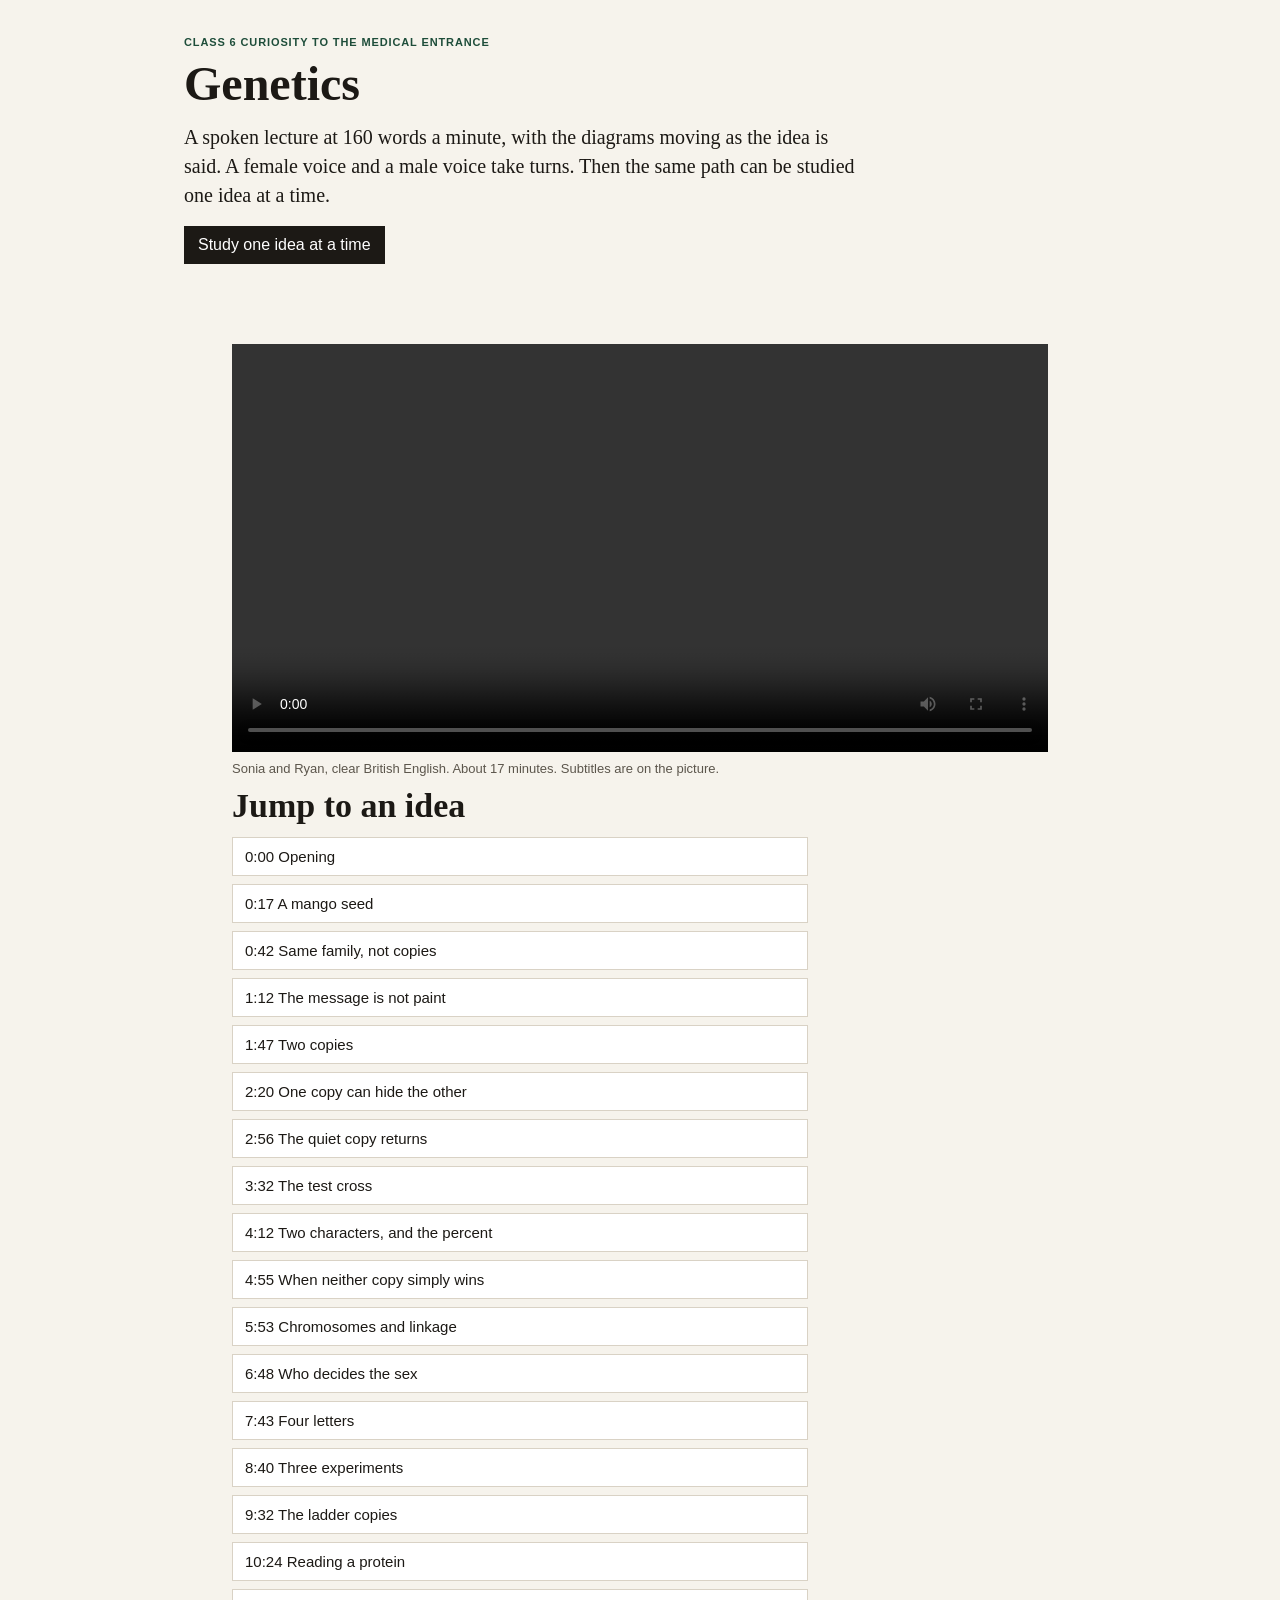
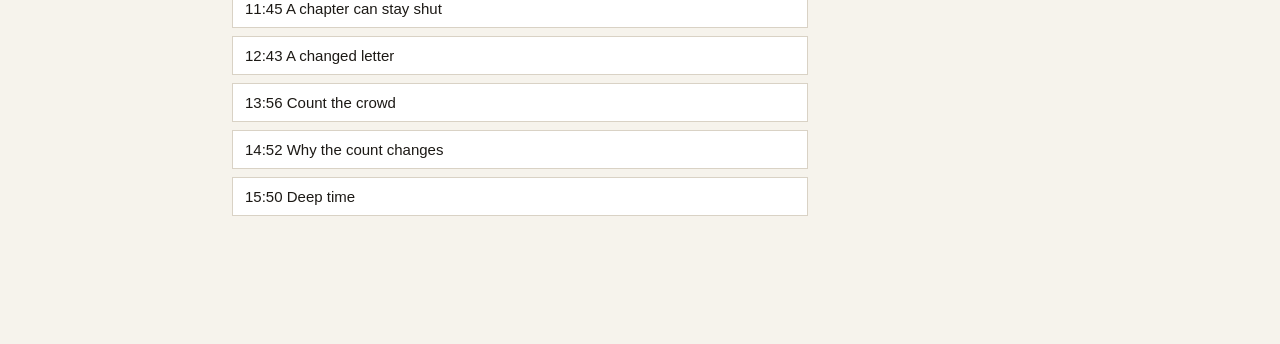
==== site/index.html @ 9ec81111 "Add the Class 12 genetics lecture site. The site embeds the spoken lecture and the step-by-step less" ====
<!DOCTYPE html>
<html lang="en">
<head>
  <meta charset="utf-8">
  <meta name="viewport" content="width=device-width, initial-scale=1">
  <title>Genetics lecture</title>
  <link rel="stylesheet" href="styles.css">
</head>
<body class="home">
  <header class="home-head">
    <p class="eyebrow">Class 6 curiosity to the medical entrance</p>
    <h1>Genetics</h1>
    <p class="lede">A spoken lecture at 160 words a minute, with the diagrams moving as the idea is said. A female voice and a male voice take turns. Then the same path can be studied one idea at a time.</p>
    <p><a class="study-link" href="learn.html">Study one idea at a time</a></p>
  </header>
  <main>
    <figure class="player">
      <video id="lecture" controls playsinline preload="metadata" src="../lecture/genetics-lecture.mp4">
        Your browser cannot play this video. The file is lecture/genetics-lecture.mp4.
      </video>
      <figcaption>Sonia and Ryan, clear British English. About 17 minutes. Subtitles are on the picture.</figcaption>
    </figure>
    <h2>Jump to an idea</h2>
    <div class="chapters" id="chapters"></div>
  </main>
  <script>
    const chapters = [
      [0, "Opening"],
      [17, "A mango seed"],
      [42, "Same family, not copies"],
      [72, "The message is not paint"],
      [107, "Two copies"],
      [140, "One copy can hide the other"],
      [176, "The quiet copy returns"],
      [212, "The test cross"],
      [252, "Two characters, and the percent"],
      [295, "When neither copy simply wins"],
      [353, "Chromosomes and linkage"],
      [408, "Who decides the sex"],
      [463, "Four letters"],
      [520, "Three experiments"],
      [572, "The ladder copies"],
      [624, "Reading a protein"],
      [705, "A chapter can stay shut"],
      [763, "A changed letter"],
      [836, "Count the crowd"],
      [892, "Why the count changes"],
      [950, "Deep time"]
    ];
    const video = document.getElementById("lecture");
    const box = document.getElementById("chapters");
    chapters.forEach(([seconds, label]) => {
      const button = document.createElement("button");
      button.type = "button";
      const min = Math.floor(seconds / 60);
      const sec = String(seconds % 60).padStart(2, "0");
      button.textContent = min + ":" + sec + "  " + label;
      button.addEventListener("click", () => {
        video.currentTime = seconds;
        video.play();
      });
      box.appendChild(button);
    });
  </script>
</body>
</html>
---- site/styles.css ----
:root {
  --ink: #1c1915;
  --muted: #5c564c;
  --faint: #8a8378;
  --paper: #f6f3ec;
  --panel: #efeae1;
  --line: #d9d2c5;
  --accent: #1e4d3a;
  --accent-soft: #e5efe9;
  --warn: #8a3d2f;
  --warn-soft: #f8ebe6;
  --ok: #1e4d3a;
  --shadow: none;
  color-scheme: light;
  font-family: "Segoe UI", "Source Sans 3", sans-serif;
}

* { box-sizing: border-box; }

html, body { margin: 0; background: var(--paper); color: var(--ink); }

.app {
  display: grid;
  grid-template-columns: 300px minmax(0, 1fr);
  min-height: 100vh;
}

aside {
  border-right: 1px solid var(--line);
  background: var(--panel);
  padding: 28px 18px 40px;
  position: sticky;
  top: 0;
  height: 100vh;
  overflow: auto;
}

.eyebrow {
  margin: 0;
  letter-spacing: 0.08em;
  text-transform: uppercase;
  font-size: 11px;
  color: var(--accent);
  font-weight: 650;
}

.brand h1 {
  font-family: Palatino, "Palatino Linotype", Georgia, serif;
  font-size: 32px;
  font-weight: 600;
  margin: 6px 0 8px;
}

.brand-note {
  margin: 0 0 18px;
  color: var(--muted);
  font-size: 14px;
  line-height: 1.45;
}

.stage-label {
  margin: 16px 8px 6px;
  font-size: 11px;
  letter-spacing: 0.08em;
  text-transform: uppercase;
  color: var(--faint);
}

.ladder-btn {
  display: block;
  width: 100%;
  text-align: left;
  border: 0;
  background: transparent;
  color: var(--ink);
  padding: 7px 10px;
  border-left: 2px solid transparent;
  cursor: pointer;
  font: inherit;
  font-size: 14px;
  line-height: 1.35;
}

.ladder-btn:hover { background: rgba(255, 255, 255, 0.45); }

.ladder-btn[aria-current="true"] {
  border-left-color: var(--accent);
  background: #fff;
  font-weight: 650;
}

main {
  padding: 36px 48px 64px;
  max-width: 920px;
}

.meter {
  display: flex;
  gap: 6px;
  margin: 0 0 14px;
}

.meter span {
  height: 6px;
  width: 56px;
  background: var(--line);
}

.meter span.on { background: var(--accent); }

.kicker {
  margin: 0;
  color: var(--accent);
  font-size: 13px;
  font-weight: 650;
  letter-spacing: 0.04em;
  text-transform: uppercase;
}

h2 {
  font-family: Palatino, "Palatino Linotype", Georgia, serif;
  font-size: 34px;
  line-height: 1.15;
  font-weight: 600;
  margin: 8px 0 12px;
}

.idea {
  font-family: Palatino, "Palatino Linotype", Georgia, serif;
  font-size: 22px;
  line-height: 1.35;
  margin: 0 0 18px;
}

.rests {
  color: var(--muted);
  font-size: 14px;
  margin: 0 0 18px;
}

.prose p {
  font-family: Palatino, "Palatino Linotype", Georgia, serif;
  font-size: 18px;
  line-height: 1.55;
  margin: 0 0 14px;
}

figure.diagram {
  margin: 8px 0 22px;
  border: 1px solid var(--line);
  background: #fbfaf7;
  padding: 16px 16px 10px;
}

figure.diagram svg, figure.diagram .fig-html { width: 100%; height: auto; display: block; }

figcaption {
  color: var(--muted);
  font-size: 13px;
  line-height: 1.4;
  margin-top: 8px;
}

.precision {
  border-left: 3px solid var(--accent);
  background: var(--accent-soft);
  padding: 12px 14px;
  margin: 6px 0 22px;
}

.precision strong {
  display: block;
  font-size: 12px;
  letter-spacing: 0.06em;
  text-transform: uppercase;
  margin-bottom: 4px;
}

.precision p { margin: 0; font-size: 15px; line-height: 1.45; }

.check {
  margin-top: 8px;
  padding-top: 8px;
}

.check h3 {
  font-family: Palatino, "Palatino Linotype", Georgia, serif;
  font-size: 20px;
  margin: 18px 0 8px;
}

.prompt { margin: 0 0 10px; font-size: 16px; line-height: 1.45; }

.choice {
  display: block;
  width: 100%;
  text-align: left;
  margin: 0 0 8px;
  padding: 10px 12px;
  border: 1px solid var(--line);
  background: #fff;
  font: inherit;
  font-size: 15px;
  cursor: pointer;
  color: var(--ink);
}

.choice:hover { border-color: var(--accent); }

.choice.right { border-color: var(--ok); background: var(--accent-soft); }
.choice.wrong { border-color: var(--warn); background: var(--warn-soft); }
.choice:disabled { cursor: default; }

.why {
  margin: 4px 0 16px;
  color: var(--muted);
  font-size: 14px;
  line-height: 1.45;
}

.pager {
  display: flex;
  justify-content: space-between;
  gap: 12px;
  margin-top: 28px;
}

.pager button {
  border: 1px solid var(--ink);
  background: var(--ink);
  color: #fff;
  font: inherit;
  padding: 10px 14px;
  cursor: pointer;
}

.pager button:disabled {
  background: transparent;
  color: var(--faint);
  border-color: var(--line);
  cursor: default;
}

#prev { background: transparent; color: var(--ink); }

.grid-fig {
  width: 100%;
  border-collapse: collapse;
  font-size: 14px;
}

.grid-fig th, .grid-fig td {
  border: 1px solid var(--line);
  padding: 8px;
  text-align: center;
}

.grid-fig th { background: var(--panel); font-weight: 650; }

.cards { display: flex; flex-wrap: wrap; gap: 10px; }
.card {
  border: 1px solid var(--line);
  background: #fff;
  padding: 10px 12px;
  min-width: 120px;
}
.card b { display: block; font-size: 16px; }
.card span { color: var(--muted); font-size: 13px; }

.gen-row { display: flex; gap: 16px; align-items: center; margin: 8px 0; }
.gen-label { width: 72px; color: var(--muted); font-size: 13px; }
.arrow { color: var(--faint); padding: 0 4px; }

.words { display: flex; flex-wrap: wrap; gap: 6px; margin: 0 0 16px; }
.words span {
  border: 1px solid var(--line);
  background: #fff;
  padding: 2px 8px;
  font-size: 12px;
  letter-spacing: 0.02em;
}

.work {
  border-left: 3px solid var(--warn);
  background: var(--warn-soft);
  padding: 12px 14px;
  margin: 6px 0 22px;
}
.work .prompt { margin: 0 0 8px; }
.work summary {
  cursor: pointer;
  font-size: 14px;
  font-weight: 650;
}
.work summary:focus-visible { outline: 2px solid var(--warn); outline-offset: 2px; }
.work ol { margin: 8px 0 0; padding-left: 18px; }
.work li { margin: 0 0 6px; font-size: 15px; line-height: 1.45; }

.precision summary {
  cursor: pointer;
  font-size: 12px;
  letter-spacing: 0.06em;
  text-transform: uppercase;
  font-weight: 650;
  color: var(--accent);
}
.precision summary:focus-visible { outline: 2px solid var(--accent); outline-offset: 2px; }
.precision p { margin: 8px 0 0; }

.entrance {
  margin-top: 8px;
  padding-top: 4px;
  border-top: 1px solid var(--line);
}
.entrance h3 {
  font-family: Palatino, "Palatino Linotype", Georgia, serif;
  font-size: 20px;
  margin: 16px 0 8px;
}
.entrance > p {
  font-size: 15px;
  line-height: 1.5;
  margin: 0 0 12px;
}
.drill-item { margin: 0 0 16px; }

.widget { margin-top: 12px; }
.widget label { display: block; font-size: 14px; margin: 0 0 8px; }
.widget select, .widget input[type="range"] { font: inherit; }
.widget select { padding: 6px 8px; background: #fff; border: 1px solid var(--line); color: var(--ink); }
.widget .result { margin: 8px 0 0; font-size: 15px; }

.stack-bar { display: flex; height: 22px; width: 100%; border: 1px solid var(--line); margin-top: 8px; }
.stack-bar div { height: 100%; }
.seg-dom { background: var(--accent); }
.seg-het { background: #7d9a86; }
.seg-rec { background: var(--warn); }
.legend { display: flex; gap: 14px; margin-top: 6px; font-size: 12px; color: var(--muted); }
.legend i { display: inline-block; width: 10px; height: 10px; margin-right: 4px; vertical-align: -1px; }

.codon-wrap { overflow-x: auto; }
.codon-table { font-size: 12px; min-width: 520px; }
.codon-table td.stop { color: var(--warn); font-weight: 650; }

.source {
  margin: 22px 0 0;
  color: var(--faint);
  font-size: 12px;
  line-height: 1.4;
}

.choice:focus-visible, .ladder-btn:focus-visible, .pager button:focus-visible {
  outline: 2px solid var(--accent);
  outline-offset: 2px;
}

@media (prefers-reduced-motion: no-preference) {
  .rise {
    animation: rise 0.7s ease both;
  }
  .d1 { animation-delay: 0.25s; }
  .d2 { animation-delay: 0.55s; }
  .d3 { animation-delay: 0.9s; }
  .d4 { animation-delay: 1.2s; }
  .d5 { animation-delay: 1.55s; }
  .d6 { animation-delay: 1.9s; }

  .draw {
    stroke-dasharray: 120;
    stroke-dashoffset: 120;
    animation: draw 0.9s ease forwards;
  }
  .draw.long {
    stroke-dasharray: 700;
    stroke-dashoffset: 700;
    animation-duration: 1.6s;
  }
  .draw.d2 { animation-delay: 0.45s; }
  .draw.d3 { animation-delay: 0.9s; }

  .bond {
    stroke-dasharray: 90;
    stroke-dashoffset: 90;
    animation: draw 0.45s ease forwards;
  }

  .pop {
    transform-box: fill-box;
    transform-origin: center;
    animation: pop 0.45s ease both;
  }

  .slide-pair {
    animation: slide-pair 3.2s ease-in-out infinite;
  }

  .lift {
    transform-box: fill-box;
    animation: lift 2.8s ease-in-out infinite;
  }

  .pulse-letter {
    animation: pulse-letter 1.6s ease-in-out infinite;
  }

  .flow {
    animation: flow 2.4s ease-in-out infinite;
  }

  @keyframes rise {
    from { opacity: 0; transform: translateY(10px); }
    to { opacity: 1; transform: none; }
  }
  @keyframes draw {
    to { stroke-dashoffset: 0; }
  }
  @keyframes pop {
    from { opacity: 0; transform: scale(0.6); }
    to { opacity: 1; transform: none; }
  }
  @keyframes slide-pair {
    0%, 35% { transform: translate(0, 0); }
    55%, 100% { transform: translate(28px, 0); }
  }
  @keyframes lift {
    0%, 30% { transform: translate(0, 0); }
    55%, 80% { transform: translate(0, -28px); }
    100% { transform: translate(0, 0); }
  }
  @keyframes pulse-letter {
    0%, 100% { fill: #1c1915; color: #1c1915; }
    40% { fill: #8a3d2f; color: #8a3d2f; }
  }
  @keyframes flow {
    0%, 100% { transform: translateX(0); opacity: 0.35; }
    50% { transform: translateX(10px); opacity: 1; }
  }
}

@media (prefers-reduced-motion: reduce) {
  .rise, .draw, .bond, .pop, .slide-pair, .lift, .pulse-letter, .flow {
    animation: none;
  }
}

body.home {
  max-width: 960px;
  margin: 0 auto;
  padding: 36px 24px 64px;
}
.home-head h1 {
  font-family: Palatino, "Palatino Linotype", Georgia, serif;
  font-size: 48px;
  font-weight: 600;
  margin: 8px 0 12px;
}
.lede {
  font-family: Palatino, "Palatino Linotype", Georgia, serif;
  font-size: 20px;
  line-height: 1.45;
  max-width: 42rem;
  margin: 0 0 16px;
}
.study-link {
  display: inline-block;
  background: var(--ink);
  color: #fff;
  text-decoration: none;
  padding: 10px 14px;
}
.study-link:focus-visible { outline: 2px solid var(--accent); outline-offset: 3px; }
.player { margin: 28px 0 8px; }
.player video {
  width: 100%;
  height: auto;
  background: #1c1915;
  display: block;
}
.player figcaption {
  margin-top: 8px;
}
.chapters {
  display: flex;
  flex-direction: column;
  gap: 8px;
  max-width: 36rem;
}
.chapters button {
  text-align: left;
  font: inherit;
  font-size: 15px;
  background: #fff;
  color: var(--ink);
  border: 1px solid var(--line);
  padding: 10px 12px;
  cursor: pointer;
}
.chapters button:hover { border-color: var(--accent); }
.chapters button:focus-visible { outline: 2px solid var(--accent); outline-offset: 2px; }
.brand-note a { color: var(--accent); }

@media (max-width: 700px) {
  .app { display: flex; flex-direction: column; }
  .app main { order: -1; padding: 24px 18px 48px; }
  aside {
    position: relative;
    height: auto;
    max-height: 38vh;
    border-right: 0;
    border-bottom: 1px solid var(--line);
  }
  h2 { font-size: 28px; }
}
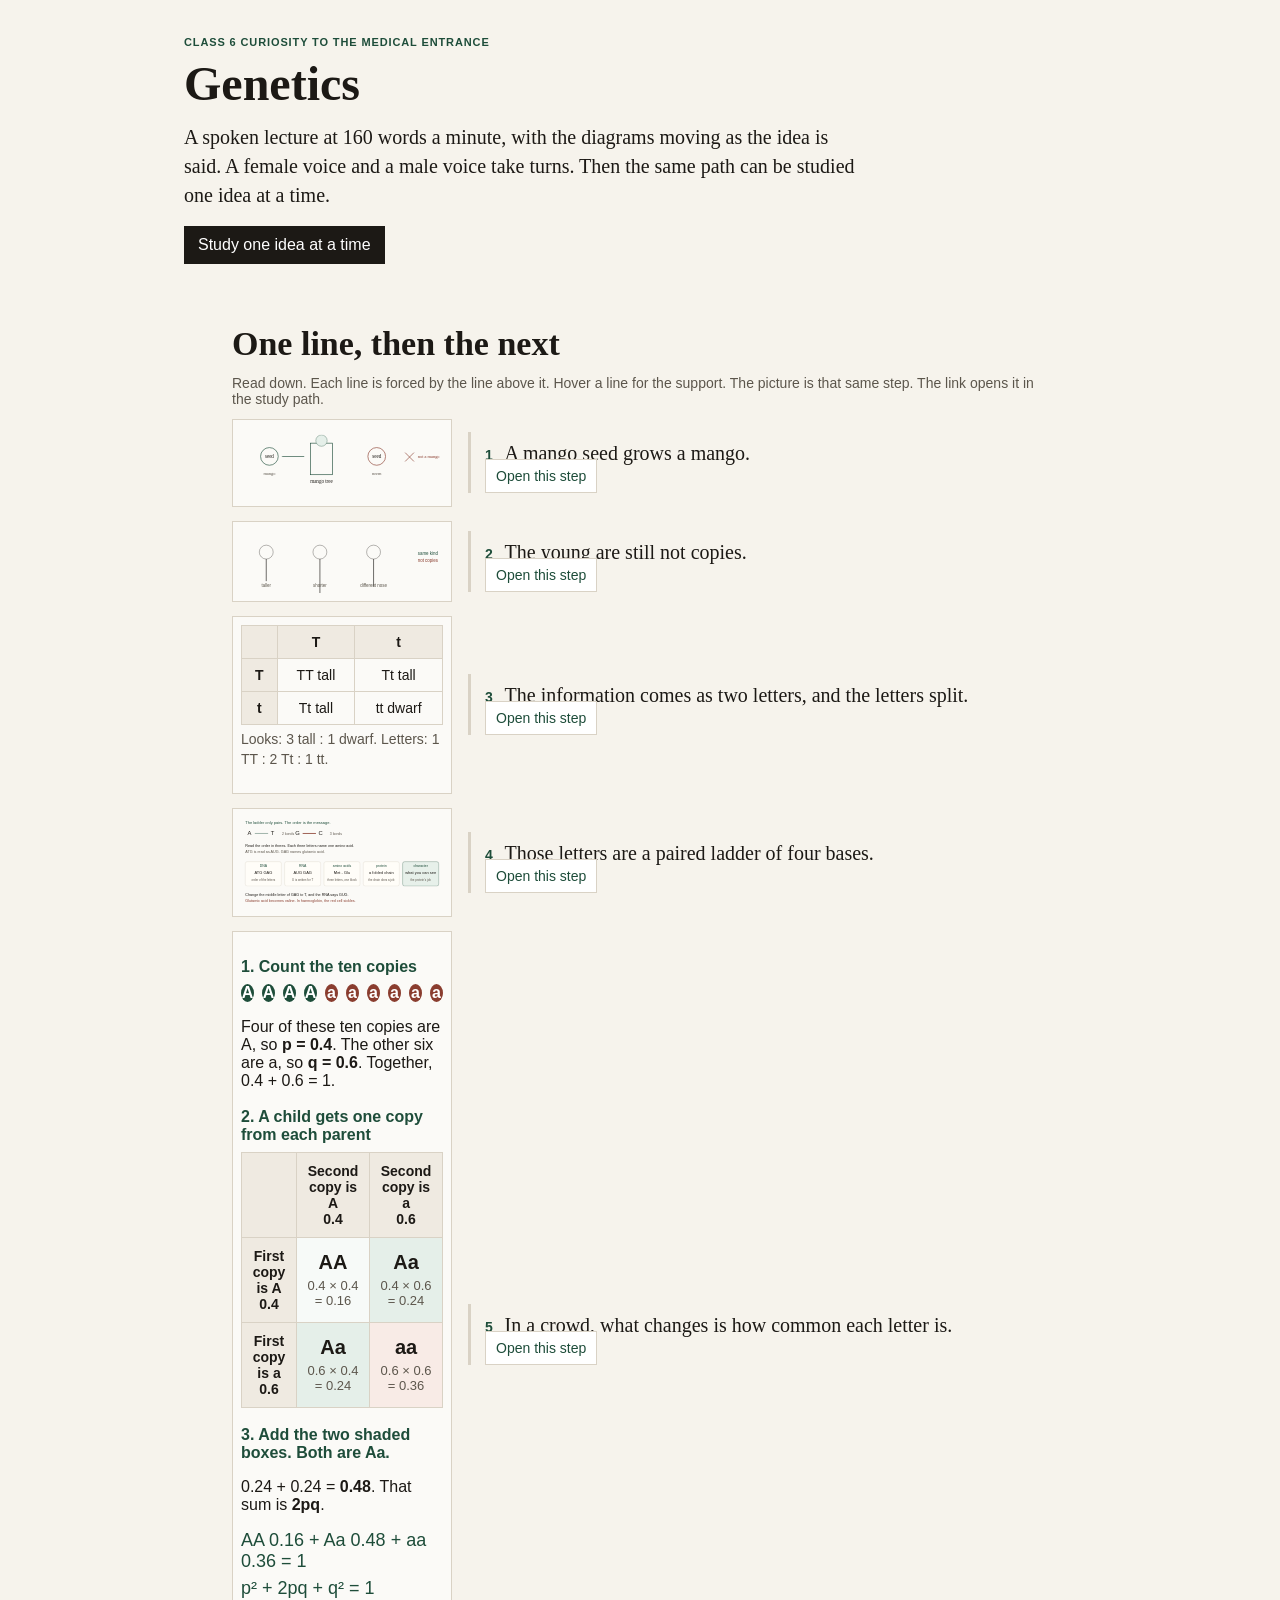
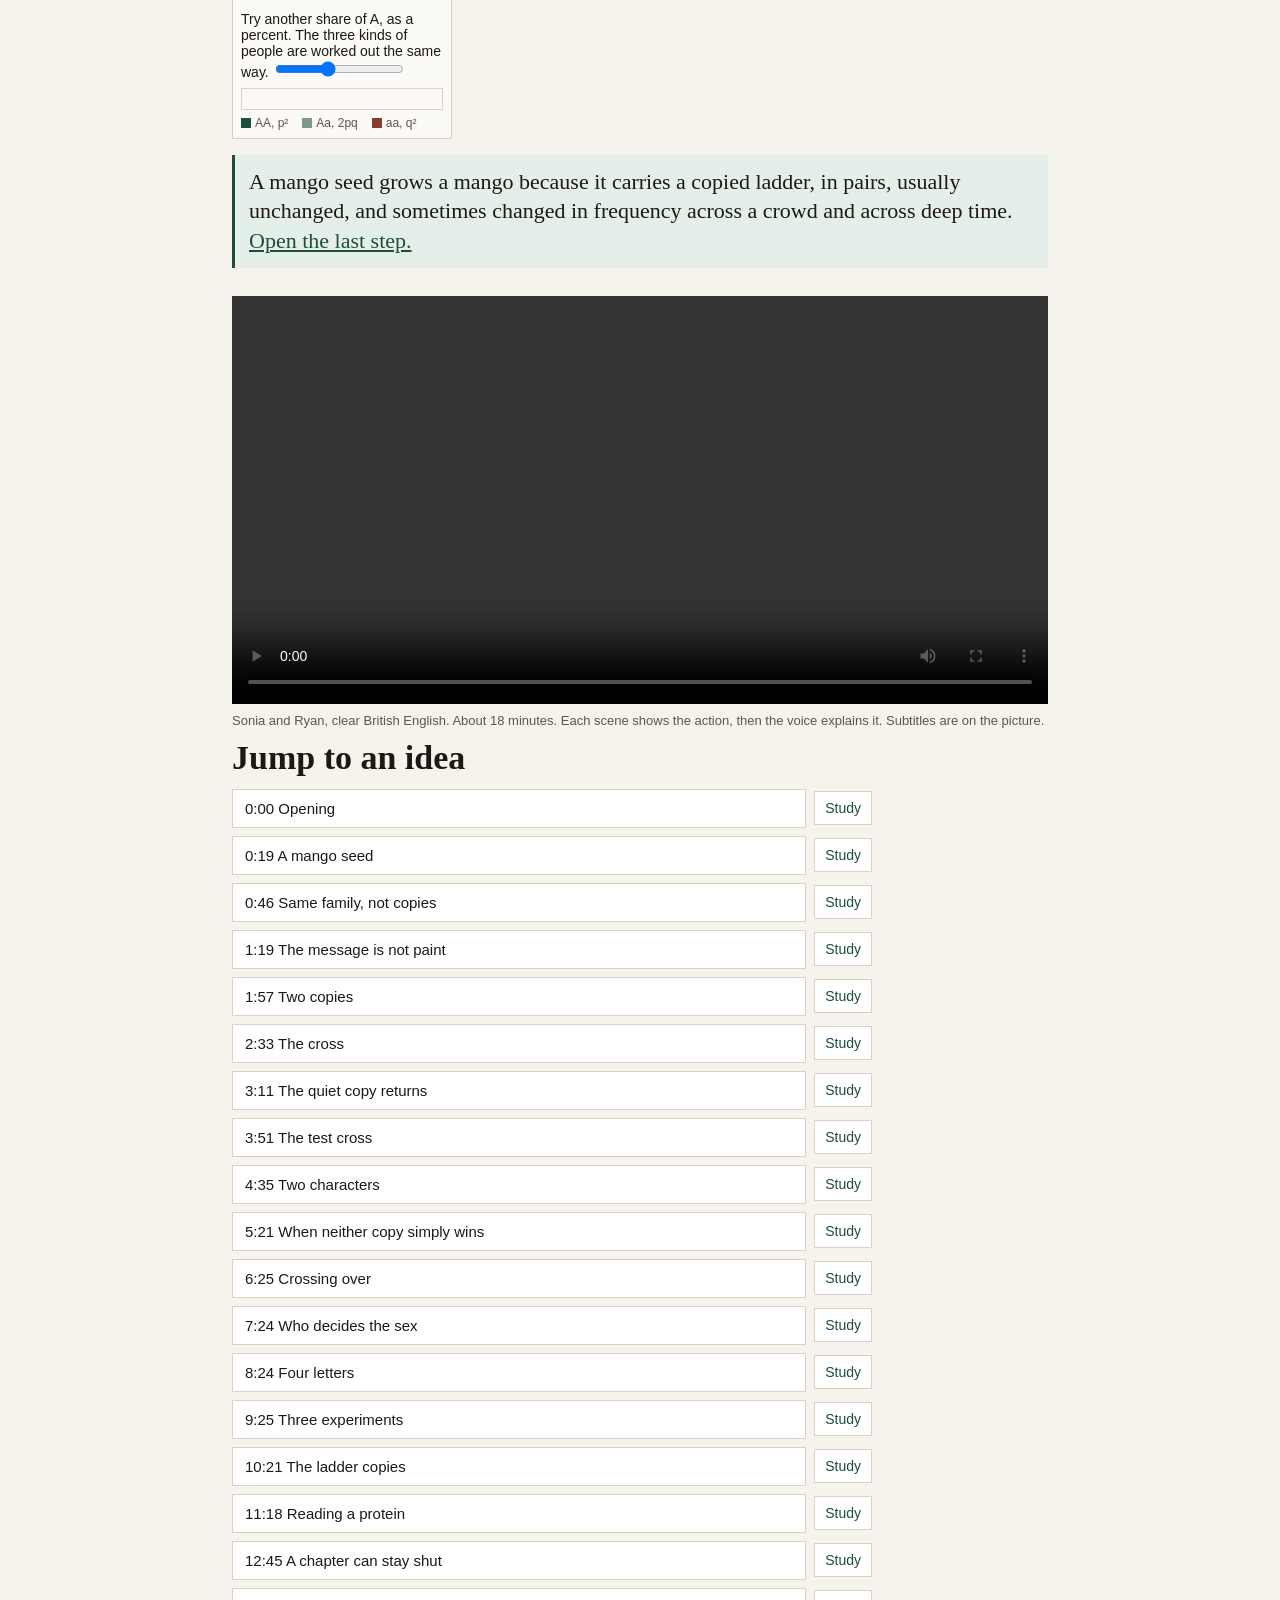
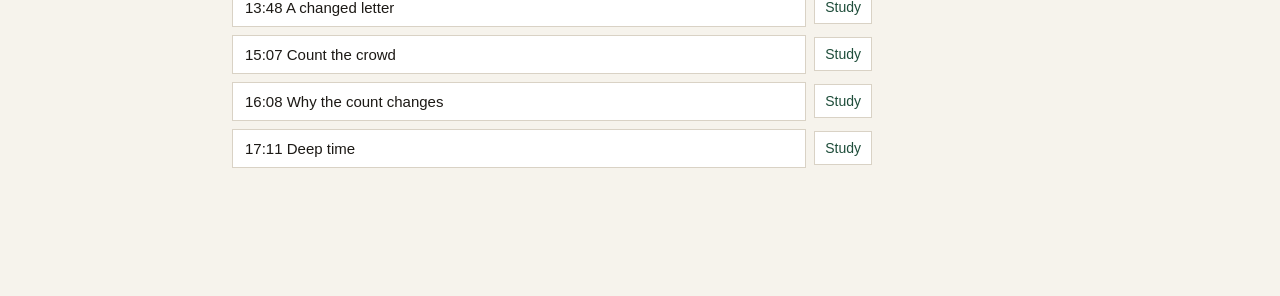
==== commit 1a540ae4: "Explain genes, linkage, and Hardy-Weinberg on the lesson pages. The crowd page now walks through the" ====
--- a/site/index.html
+++ b/site/index.html
@@ -14,42 +14,80 @@
     <p><a class="study-link" href="learn.html">Study one idea at a time</a></p>
   </header>
   <main>
+    <section class="home-onion" id="path">
+      <h2>One line, then the next</h2>
+      <p class="onion-help">Read down. Each line is forced by the line above it. Hover a line for the support. The picture is that same step. The link opens it in the study path.</p>
+      <div id="home-path"></div>
+      <p class="core" id="home-core"></p>
+    </section>
     <figure class="player">
       <video id="lecture" controls playsinline preload="metadata" src="../lecture/genetics-lecture.mp4">
         Your browser cannot play this video. The file is lecture/genetics-lecture.mp4.
       </video>
-      <figcaption>Sonia and Ryan, clear British English. About 17 minutes. Subtitles are on the picture.</figcaption>
+      <figcaption>Sonia and Ryan, clear British English. About 18 minutes. Each scene shows the action, then the voice explains it. Subtitles are on the picture.</figcaption>
     </figure>
     <h2>Jump to an idea</h2>
     <div class="chapters" id="chapters"></div>
   </main>
+  <script src="diagrams.js"></script>
+  <script src="chapter-times.js"></script>
   <script>
-    const chapters = [
-      [0, "Opening"],
-      [17, "A mango seed"],
-      [42, "Same family, not copies"],
-      [72, "The message is not paint"],
-      [107, "Two copies"],
-      [140, "One copy can hide the other"],
-      [176, "The quiet copy returns"],
-      [212, "The test cross"],
-      [252, "Two characters, and the percent"],
-      [295, "When neither copy simply wins"],
-      [353, "Chromosomes and linkage"],
-      [408, "Who decides the sex"],
-      [463, "Four letters"],
-      [520, "Three experiments"],
-      [572, "The ladder copies"],
-      [624, "Reading a protein"],
-      [705, "A chapter can stay shut"],
-      [763, "A changed letter"],
-      [836, "Count the crowd"],
-      [892, "Why the count changes"],
-      [950, "Deep time"]
+    const path = [
+      ["kind", "A mango seed grows a mango.", "It does not grow a neem tree. The young are the same kind as the parents. That passing of kind is heredity.", "same-kind"],
+      ["siblings", "The young are still not copies.", "Same kind, different details. A difference that can be passed on is variation.", "not-copies"],
+      ["punnett", "The information comes as two letters, and the letters split.", "One letter can hide the other. The hidden letter returns when the pair separates. Three look like the loud parent. One shows the quiet letter.", "returns"],
+      ["helix", "Those letters are a paired ladder of four bases.", "One side predicts the other, so the ladder can be copied. One side can also be read, three letters at a time, into a protein.", "ladder"],
+      ["hw", "In a crowd, what changes is how common each letter is.", "If nothing pushes, the fractions stay. Migration, chance, new letters, reshuffling, or more offspring move them.", "crowd"]
     ];
+    const homePath = document.getElementById("home-path");
+    path.forEach((row, n) => {
+      const block = document.createElement("div");
+      block.className = "home-ring";
+      const fig = document.createElement("figure");
+      fig.className = "diagram";
+      fig.innerHTML = DIAGRAMS[row[0]]();
+      const ring = document.createElement("div");
+      ring.className = "ring";
+      ring.tabIndex = 0;
+      const line = document.createElement("p");
+      line.className = "ring-line";
+      const num = document.createElement("span");
+      num.className = "ring-n";
+      num.textContent = String(n + 1);
+      const words = document.createElement("span");
+      words.textContent = row[1];
+      line.appendChild(num);
+      line.appendChild(words);
+      const support = document.createElement("p");
+      support.className = "support";
+      support.textContent = row[2];
+      const link = document.createElement("a");
+      link.className = "home-jump";
+      link.href = "learn.html#" + row[3];
+      link.textContent = "Open this step";
+      ring.appendChild(line);
+      ring.appendChild(support);
+      ring.appendChild(link);
+      ring.addEventListener("click", (event) => {
+        if (event.target.closest("a")) return;
+        ring.classList.toggle("open");
+      });
+      block.appendChild(fig);
+      block.appendChild(ring);
+      homePath.appendChild(block);
+    });
+    const core = document.getElementById("home-core");
+    core.textContent = "A mango seed grows a mango because it carries a copied ladder, in pairs, usually unchanged, and sometimes changed in frequency across a crowd and across deep time.";
+    const coreLink = document.createElement("a");
+    coreLink.href = "learn.html#long-story";
+    coreLink.textContent = " Open the last step.";
+    core.appendChild(coreLink);
+
     const video = document.getElementById("lecture");
     const box = document.getElementById("chapters");
-    chapters.forEach(([seconds, label]) => {
+    CHAPTERS.forEach(([seconds, label, id]) => {
+      const row = document.createElement("div");
+      row.className = "chapter-row";
       const button = document.createElement("button");
       button.type = "button";
       const min = Math.floor(seconds / 60);
@@ -59,7 +97,13 @@
         video.currentTime = seconds;
         video.play();
       });
-      box.appendChild(button);
+      const link = document.createElement("a");
+      link.className = "home-jump";
+      link.href = "learn.html#" + id;
+      link.textContent = "Study";
+      row.appendChild(button);
+      row.appendChild(link);
+      box.appendChild(row);
     });
   </script>
 </body>
--- a/site/styles.css
+++ b/site/styles.css
@@ -338,6 +338,41 @@
 .legend { display: flex; gap: 14px; margin-top: 6px; font-size: 12px; color: var(--muted); }
 .legend i { display: inline-block; width: 10px; height: 10px; margin-right: 4px; vertical-align: -1px; }
 
+.hw-story { max-width: 40rem; }
+.hw-step { margin: 18px 0 8px; font-weight: 650; color: var(--accent); }
+.hw-copies {
+  display: grid;
+  grid-template-columns: repeat(10, minmax(0, 36px));
+  gap: 8px;
+  margin: 4px 0 8px;
+  max-width: 100%;
+}
+.hw-chip {
+  width: 100%;
+  aspect-ratio: 1;
+  border-radius: 50%;
+  display: grid;
+  place-items: center;
+  color: #fff;
+  font-weight: 650;
+}
+.hw-chip.bigA { background: var(--accent); }
+.hw-chip.smalla { background: var(--warn); }
+.hw-meet { width: 100%; border-collapse: collapse; margin: 8px 0 12px; }
+.hw-meet th, .hw-meet td {
+  border: 1px solid var(--line);
+  padding: 10px 8px;
+  text-align: center;
+  vertical-align: middle;
+}
+.hw-meet th { background: var(--panel); font-weight: 650; font-size: 14px; }
+.hw-meet td b { display: block; font-size: 20px; }
+.hw-meet td span { display: block; margin-top: 4px; color: var(--muted); font-size: 13px; }
+.hw-meet td.het { background: var(--accent-soft); }
+.hw-meet td.dom { background: #f7faf8; }
+.hw-meet td.rec { background: var(--warn-soft); }
+.hw-formula { margin: 6px 0; font-size: 18px; color: var(--accent); }
+
 .codon-wrap { overflow-x: auto; }
 .codon-table { font-size: 12px; min-width: 520px; }
 .codon-table td.stop { color: var(--warn); font-weight: 650; }
@@ -483,8 +518,11 @@
   display: flex;
   flex-direction: column;
   gap: 8px;
-  max-width: 36rem;
-}
+  max-width: 40rem;
+}
+.chapter-row { display: flex; gap: 8px; align-items: center; }
+.chapter-row button { flex: 1; }
+.core a { color: var(--accent); }
 .chapters button {
   text-align: left;
   font: inherit;
@@ -498,6 +536,71 @@
 .chapters button:hover { border-color: var(--accent); }
 .chapters button:focus-visible { outline: 2px solid var(--accent); outline-offset: 2px; }
 .brand-note a { color: var(--accent); }
+
+.onion-help {
+  color: var(--muted);
+  font-size: 14px;
+  margin: 0 0 12px;
+}
+.ring {
+  position: relative;
+  border-left: 3px solid var(--line);
+  padding: 8px 12px 8px 14px;
+  margin: 0 0 8px;
+  cursor: help;
+}
+.ring:hover, .ring:focus, .ring.open { border-left-color: var(--accent); background: #fff; }
+.ring-line { margin: 0; font-family: Palatino, "Palatino Linotype", Georgia, serif; font-size: 20px; line-height: 1.35; }
+.ring-n {
+  display: inline-block;
+  width: 1.4em;
+  color: var(--accent);
+  font-family: "Segoe UI", sans-serif;
+  font-size: 14px;
+  font-weight: 650;
+}
+.support {
+  display: none;
+  margin: 8px 0 0;
+  color: var(--muted);
+  font-size: 15px;
+  line-height: 1.45;
+  max-width: 42rem;
+}
+.ring:hover .support, .ring:focus .support, .ring.open .support { display: block; }
+.core {
+  font-family: Palatino, "Palatino Linotype", Georgia, serif;
+  font-size: 22px;
+  line-height: 1.35;
+  margin: 16px 0;
+  padding: 12px 14px;
+  background: var(--accent-soft);
+  border-left: 3px solid var(--accent);
+}
+.jumps { display: flex; flex-wrap: wrap; gap: 8px; margin: 0 0 18px; }
+.jumps a, .home-jump {
+  color: var(--accent);
+  text-decoration: none;
+  border: 1px solid var(--line);
+  background: #fff;
+  padding: 8px 10px;
+  font-size: 14px;
+}
+.jumps a:hover, .home-jump:hover { border-color: var(--accent); }
+.home-onion { margin: 8px 0 28px; }
+.home-ring {
+  display: grid;
+  grid-template-columns: 220px minmax(0, 1fr);
+  gap: 16px;
+  align-items: center;
+  margin: 0 0 14px;
+  position: relative;
+}
+.home-ring figure.diagram { margin: 0; padding: 8px; }
+.home-ring .ring { margin: 0; }
+@media (max-width: 700px) {
+  .home-ring { grid-template-columns: 1fr; }
+}
 
 @media (max-width: 700px) {
   .app { display: flex; flex-direction: column; }
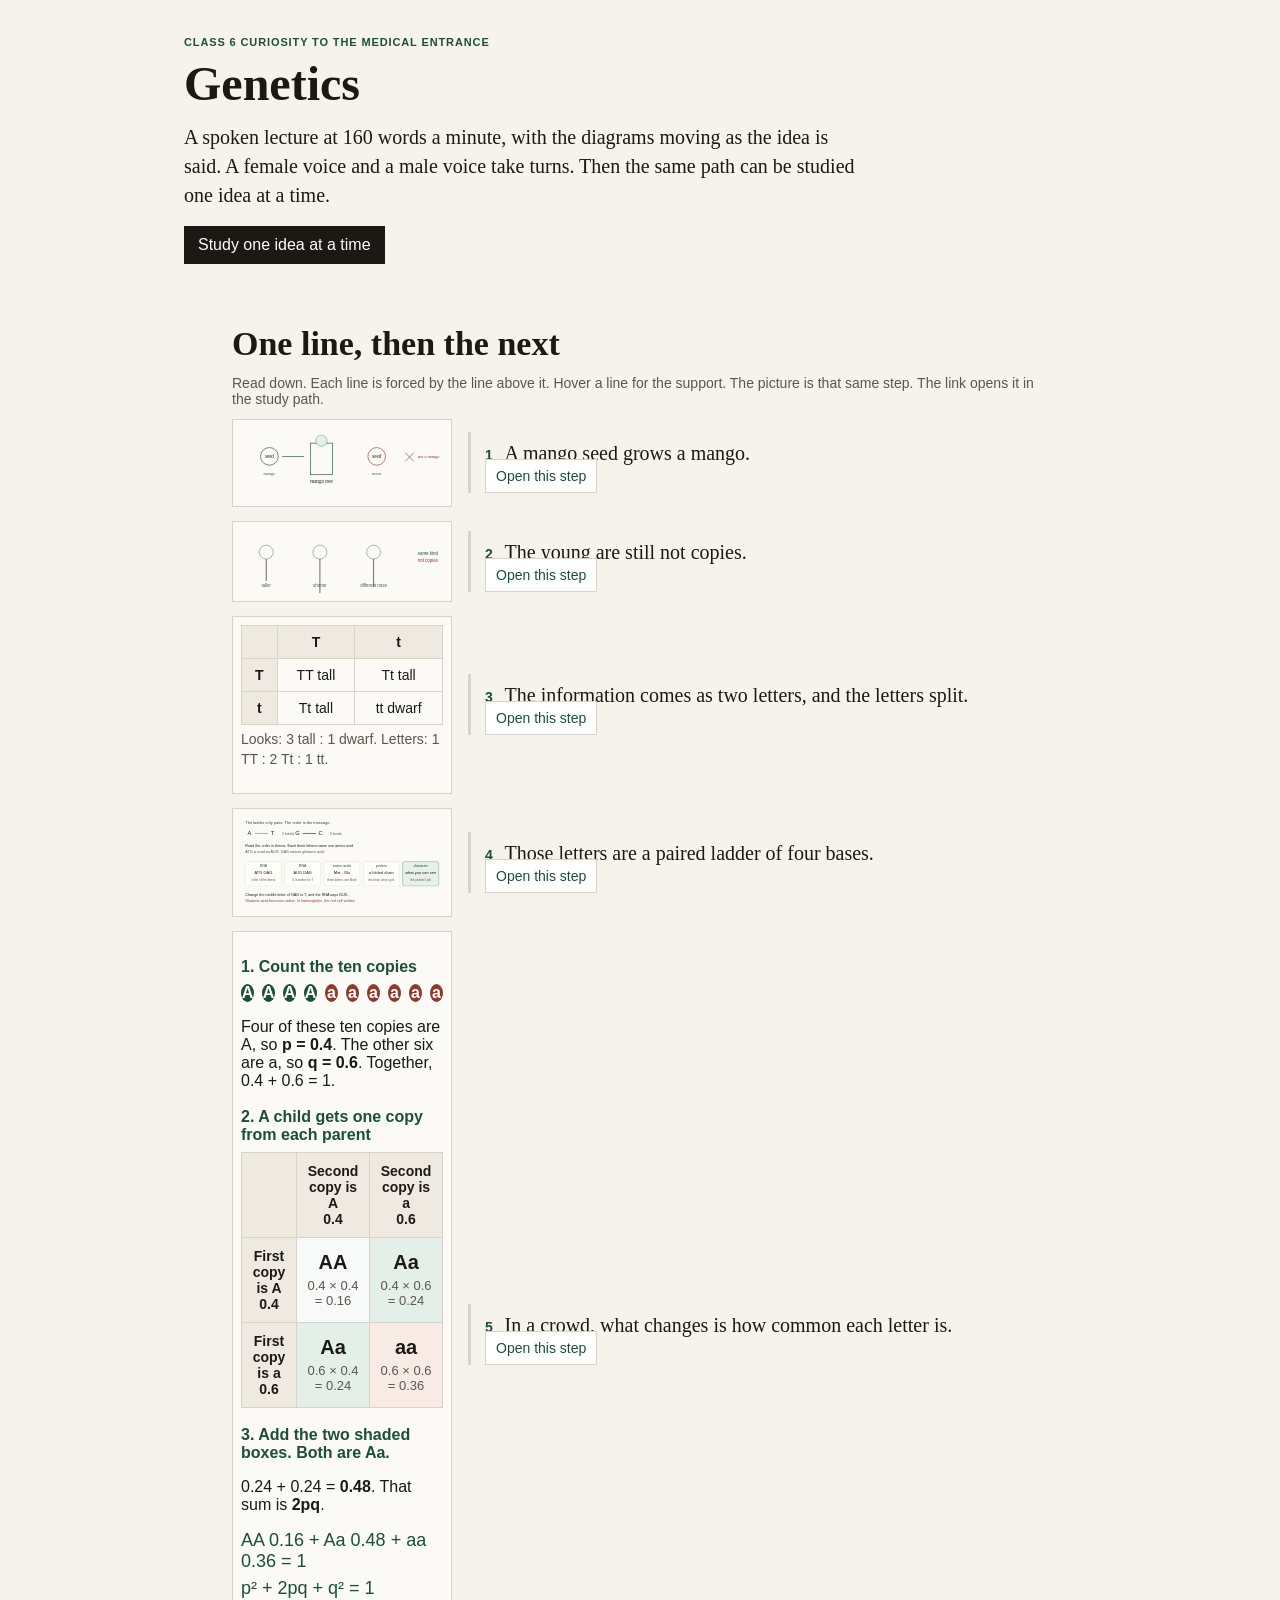
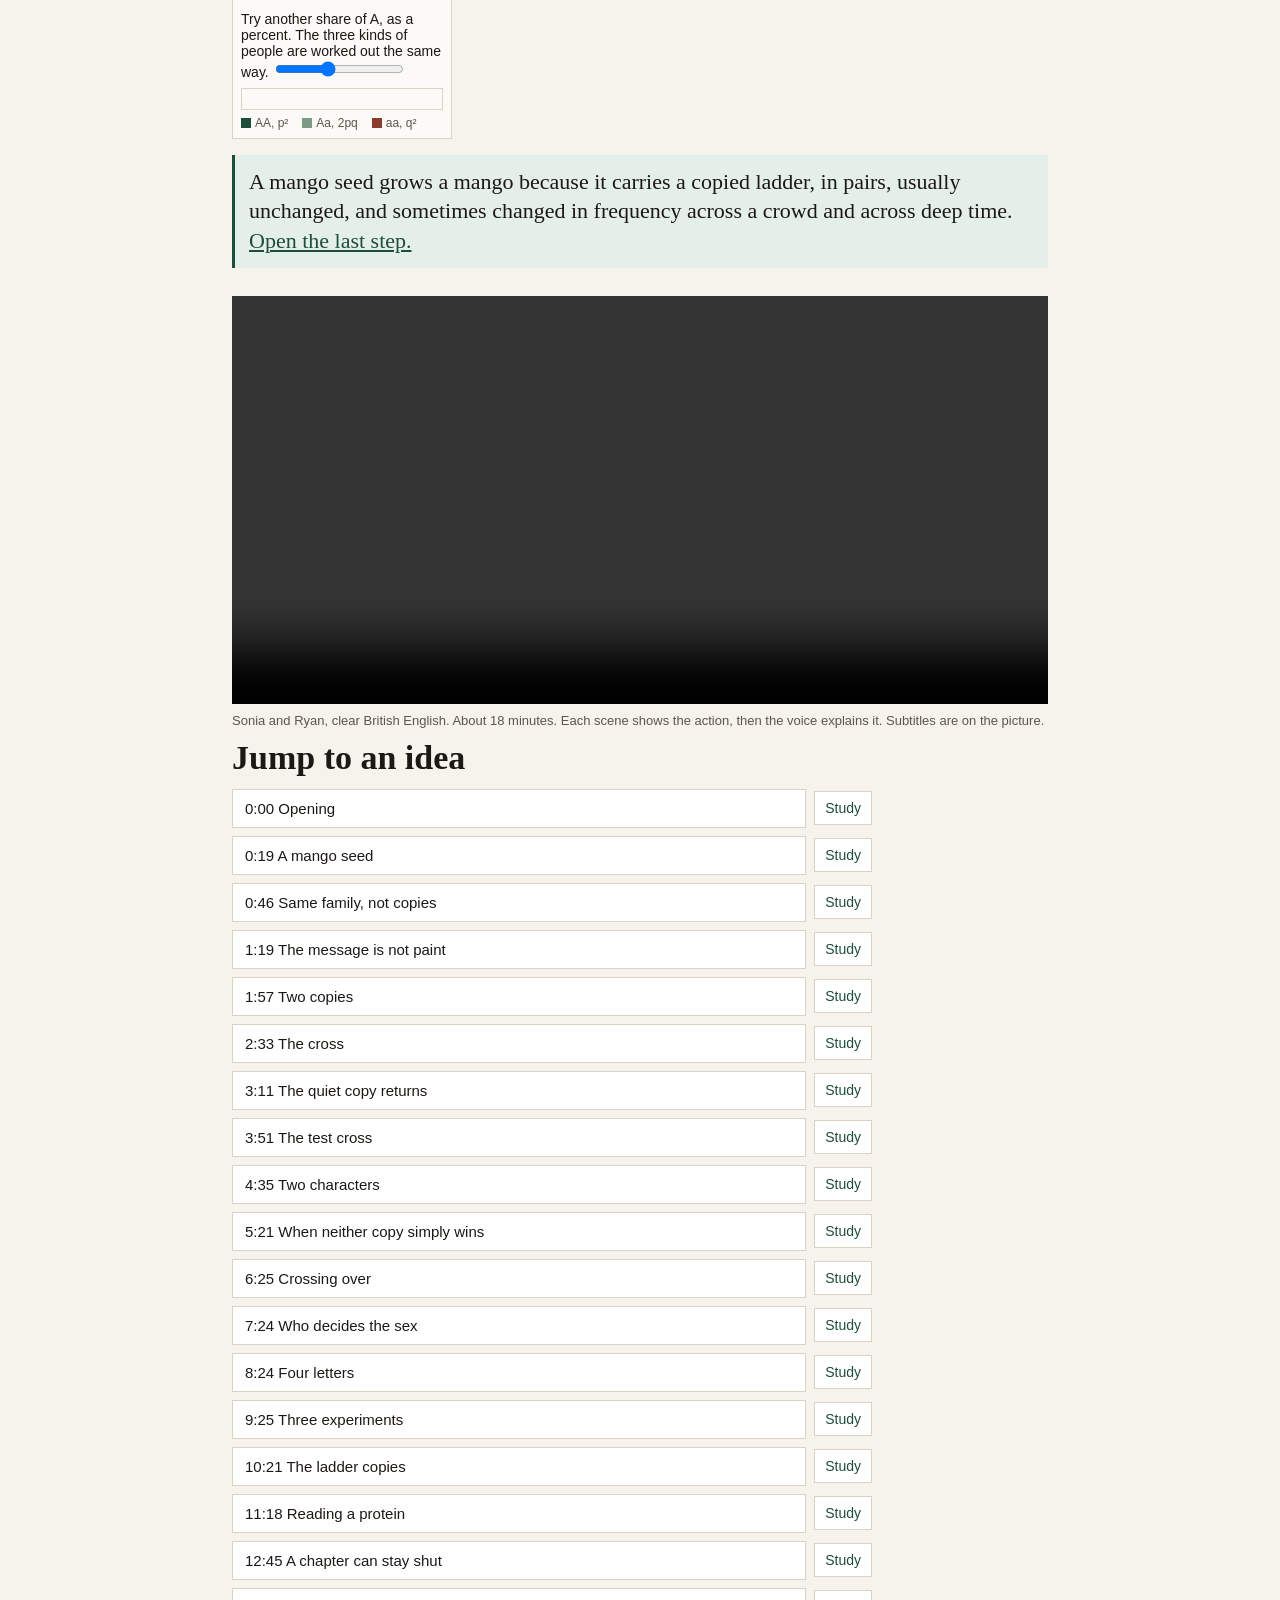
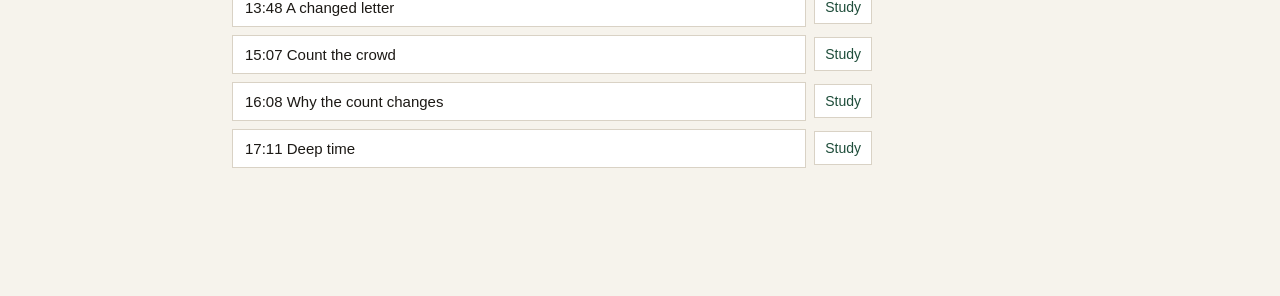
==== commit 6dbec25c: "Let the lecture video start before it finishes downloading. The video index now sits at the front of" ====
--- a/site/index.html
+++ b/site/index.html
@@ -4,7 +4,7 @@
   <meta charset="utf-8">
   <meta name="viewport" content="width=device-width, initial-scale=1">
   <title>Genetics lecture</title>
-  <link rel="stylesheet" href="styles.css">
+  <link rel="stylesheet" href="styles.css?v=2">
 </head>
 <body class="home">
   <header class="home-head">
@@ -21,7 +21,7 @@
       <p class="core" id="home-core"></p>
     </section>
     <figure class="player">
-      <video id="lecture" controls playsinline preload="metadata" src="../lecture/genetics-lecture.mp4">
+      <video id="lecture" controls playsinline preload="metadata" src="../lecture/genetics-lecture.mp4?v=2">
         Your browser cannot play this video. The file is lecture/genetics-lecture.mp4.
       </video>
       <figcaption>Sonia and Ryan, clear British English. About 18 minutes. Each scene shows the action, then the voice explains it. Subtitles are on the picture.</figcaption>
@@ -29,8 +29,8 @@
     <h2>Jump to an idea</h2>
     <div class="chapters" id="chapters"></div>
   </main>
-  <script src="diagrams.js"></script>
-  <script src="chapter-times.js"></script>
+  <script src="diagrams.js?v=2"></script>
+  <script src="chapter-times.js?v=2"></script>
   <script>
     const path = [
       ["kind", "A mango seed grows a mango.", "It does not grow a neem tree. The young are the same kind as the parents. That passing of kind is heredity.", "same-kind"],
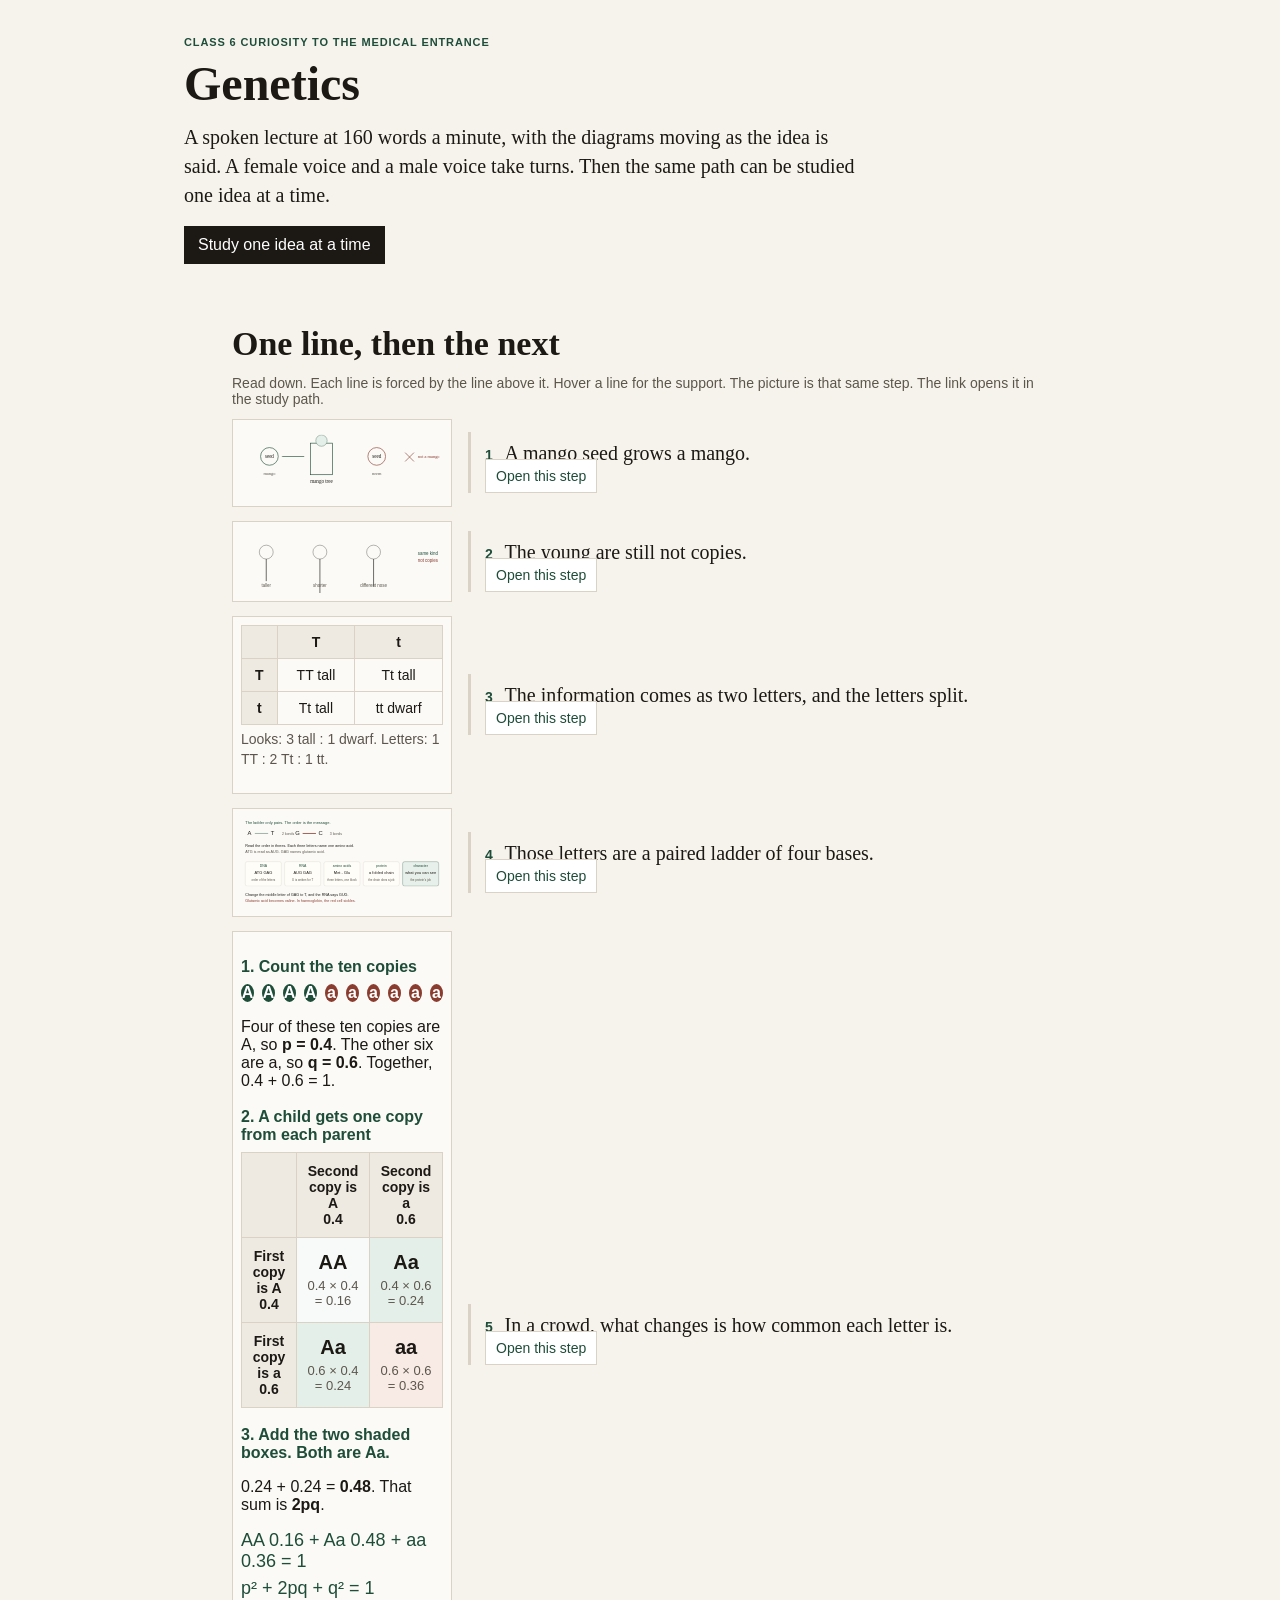
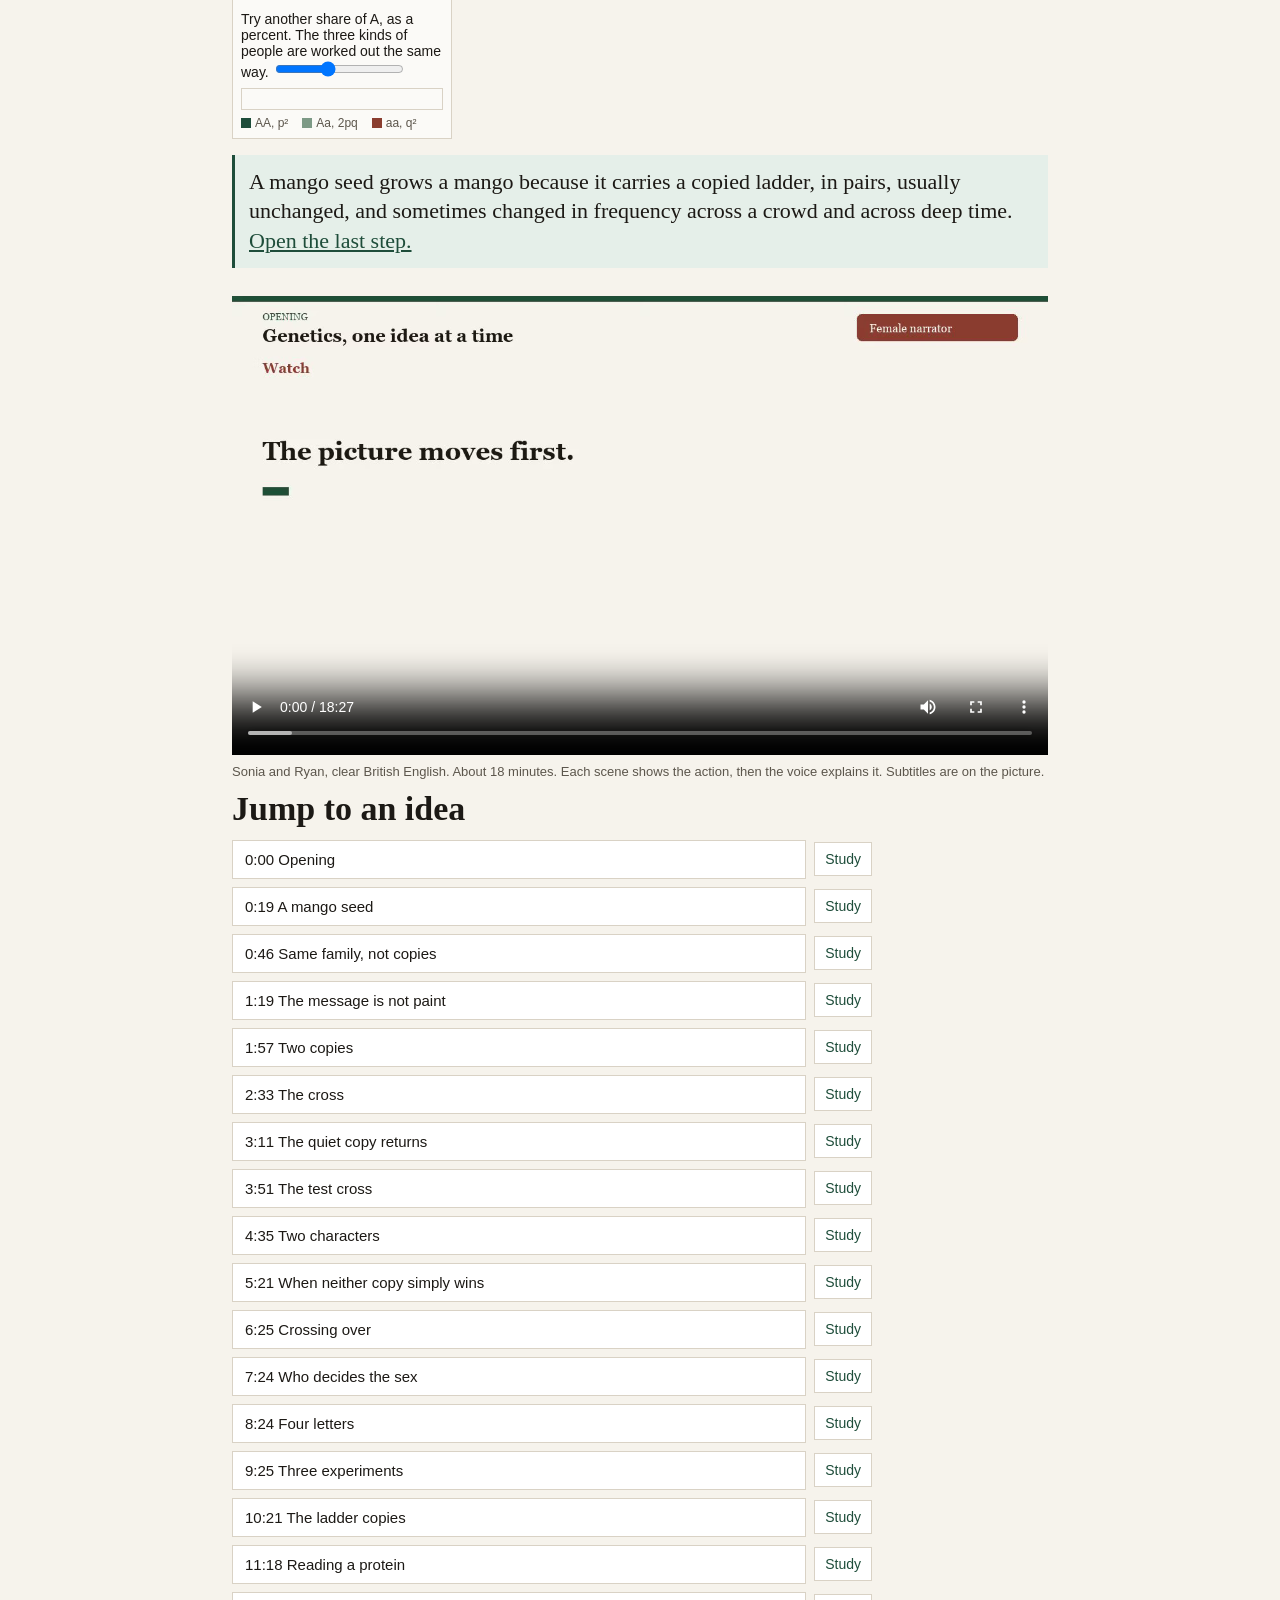
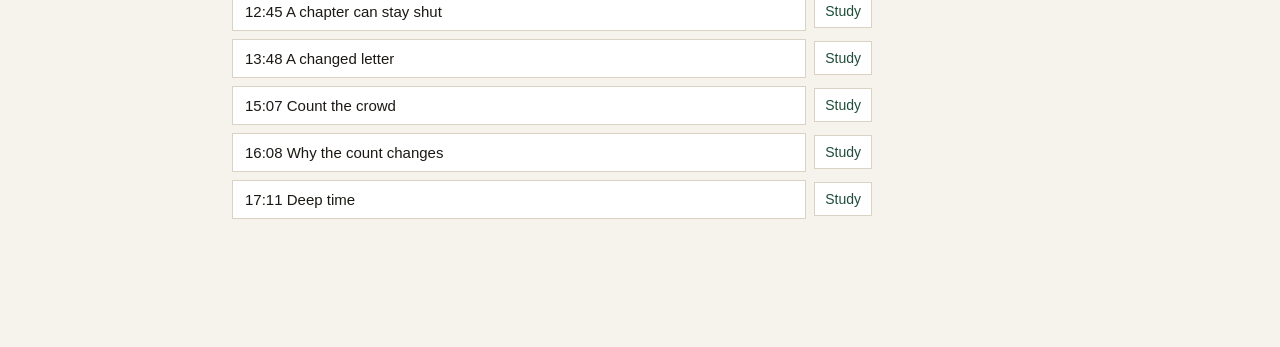
==== commit 27f4c68c: "Offer the lecture as WebM for players that cannot decode H.264. Editor previews such as the one in C" ====
--- a/site/index.html
+++ b/site/index.html
@@ -21,7 +21,9 @@
       <p class="core" id="home-core"></p>
     </section>
     <figure class="player">
-      <video id="lecture" controls playsinline preload="metadata" src="../lecture/genetics-lecture.mp4?v=2">
+      <video id="lecture" controls playsinline preload="metadata">
+        <source src="../lecture/genetics-lecture.mp4?v=2" type='video/mp4; codecs="avc1.64001f, mp4a.40.2"'>
+        <source src="../lecture/genetics-lecture.webm?v=2" type='video/webm; codecs="vp9, opus"'>
         Your browser cannot play this video. The file is lecture/genetics-lecture.mp4.
       </video>
       <figcaption>Sonia and Ryan, clear British English. About 18 minutes. Each scene shows the action, then the voice explains it. Subtitles are on the picture.</figcaption>
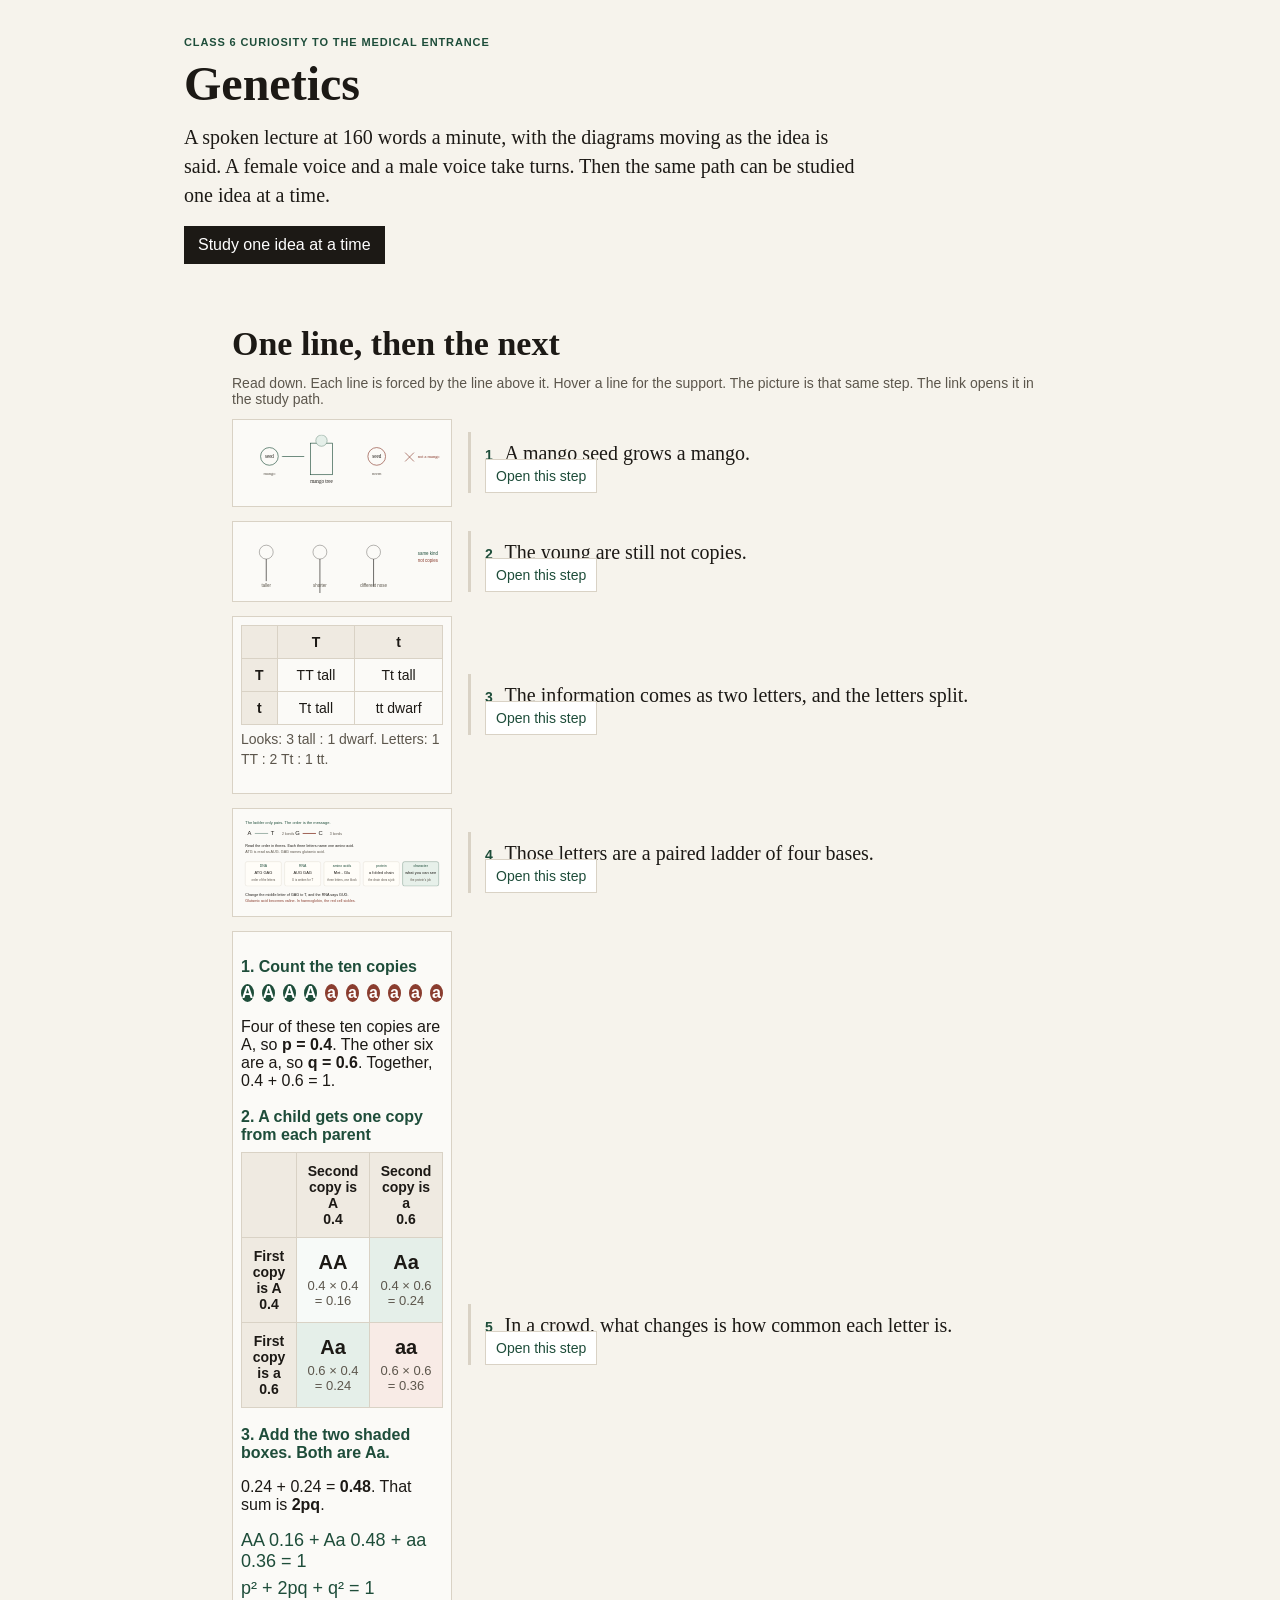
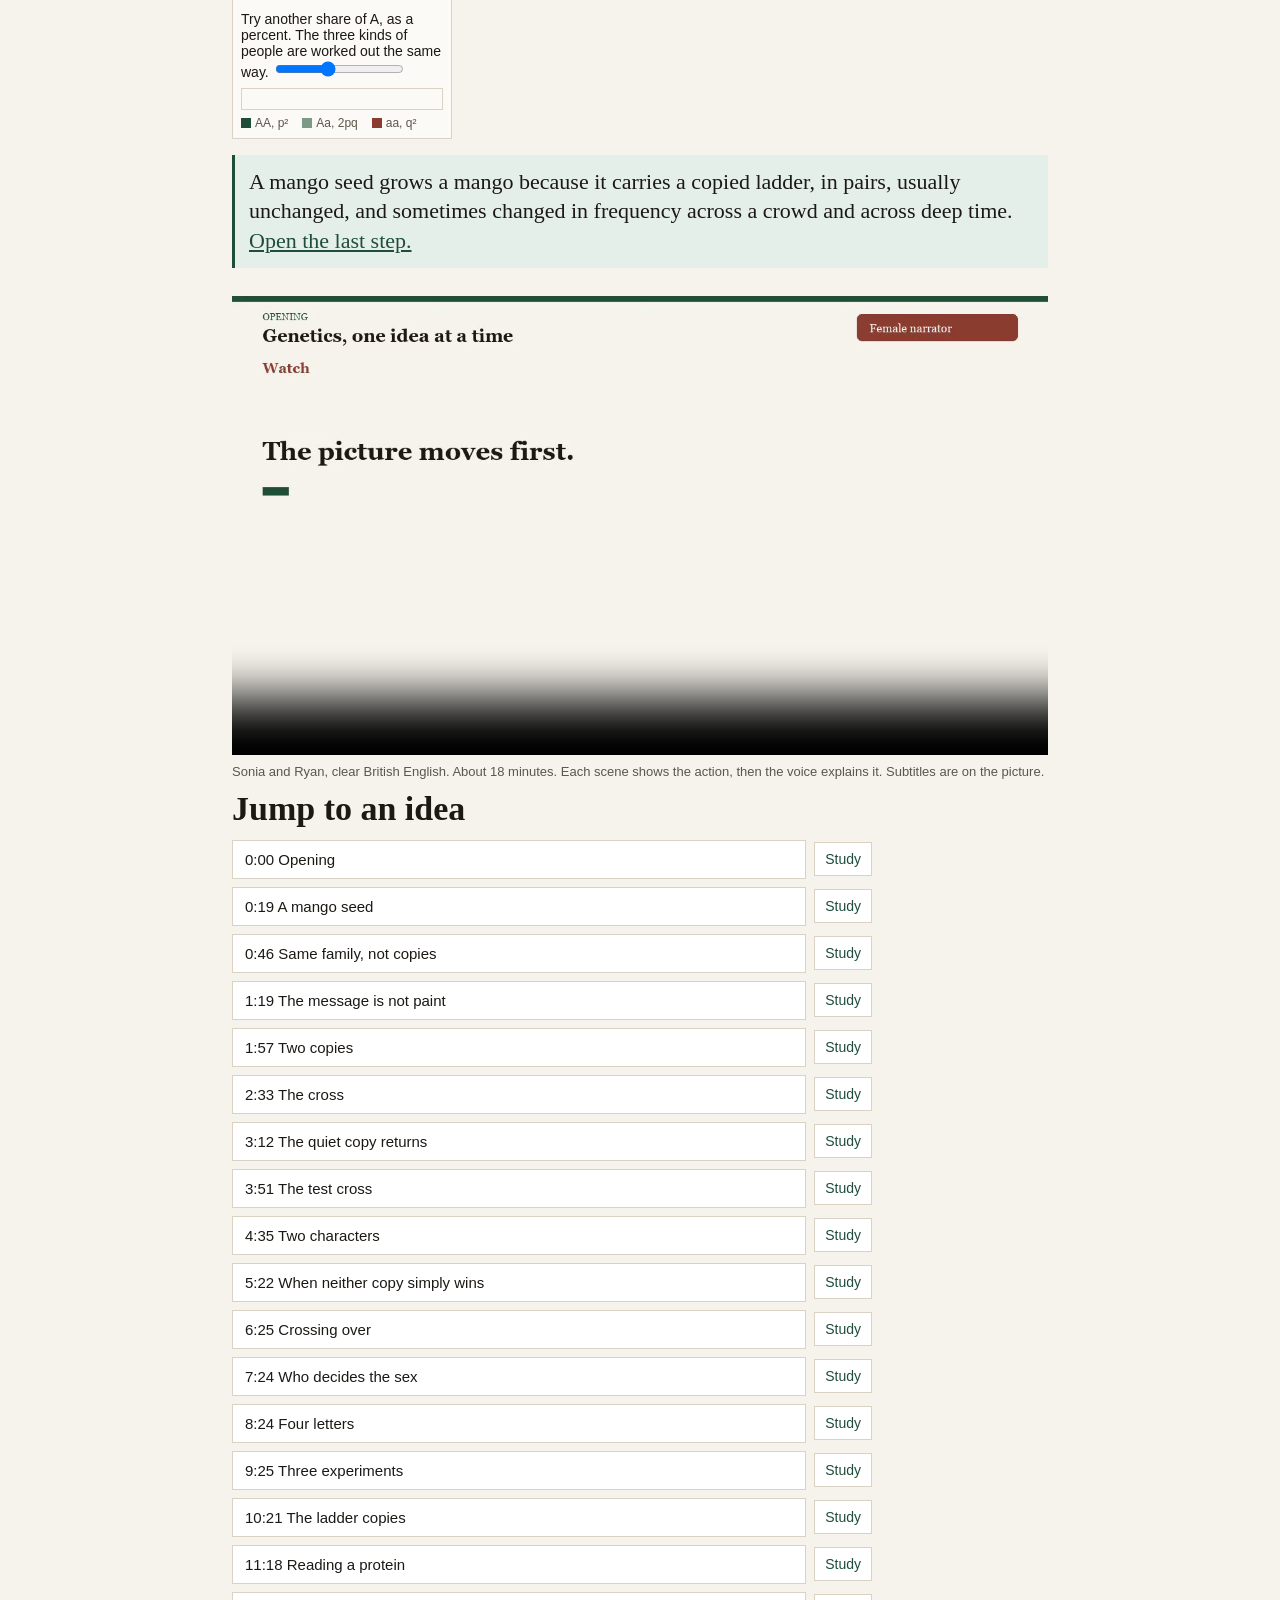
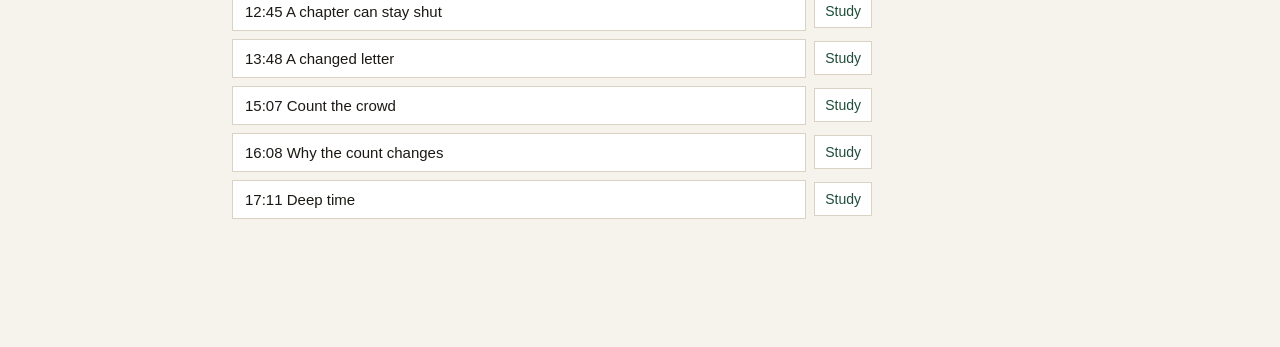
==== commit 84258484: "Put the voice back in step with the picture, and stop freezing lesson videos. The voice was delayed " ====
--- a/site/index.html
+++ b/site/index.html
@@ -4,7 +4,7 @@
   <meta charset="utf-8">
   <meta name="viewport" content="width=device-width, initial-scale=1">
   <title>Genetics lecture</title>
-  <link rel="stylesheet" href="styles.css?v=2">
+  <link rel="stylesheet" href="styles.css?v=4">
 </head>
 <body class="home">
   <header class="home-head">
@@ -22,8 +22,8 @@
     </section>
     <figure class="player">
       <video id="lecture" controls playsinline preload="metadata">
-        <source src="../lecture/genetics-lecture.mp4?v=2" type='video/mp4; codecs="avc1.64001f, mp4a.40.2"'>
-        <source src="../lecture/genetics-lecture.webm?v=2" type='video/webm; codecs="vp9, opus"'>
+        <source src="../lecture/genetics-lecture.mp4?v=4" type='video/mp4; codecs="avc1.64001f, mp4a.40.2"'>
+        <source src="../lecture/genetics-lecture.webm?v=4" type='video/webm; codecs="vp9, opus"'>
         Your browser cannot play this video. The file is lecture/genetics-lecture.mp4.
       </video>
       <figcaption>Sonia and Ryan, clear British English. About 18 minutes. Each scene shows the action, then the voice explains it. Subtitles are on the picture.</figcaption>
@@ -31,8 +31,8 @@
     <h2>Jump to an idea</h2>
     <div class="chapters" id="chapters"></div>
   </main>
-  <script src="diagrams.js?v=2"></script>
-  <script src="chapter-times.js?v=2"></script>
+  <script src="diagrams.js?v=4"></script>
+  <script src="chapter-times.js?v=4"></script>
   <script>
     const path = [
       ["kind", "A mango seed grows a mango.", "It does not grow a neem tree. The young are the same kind as the parents. That passing of kind is heredity.", "same-kind"],
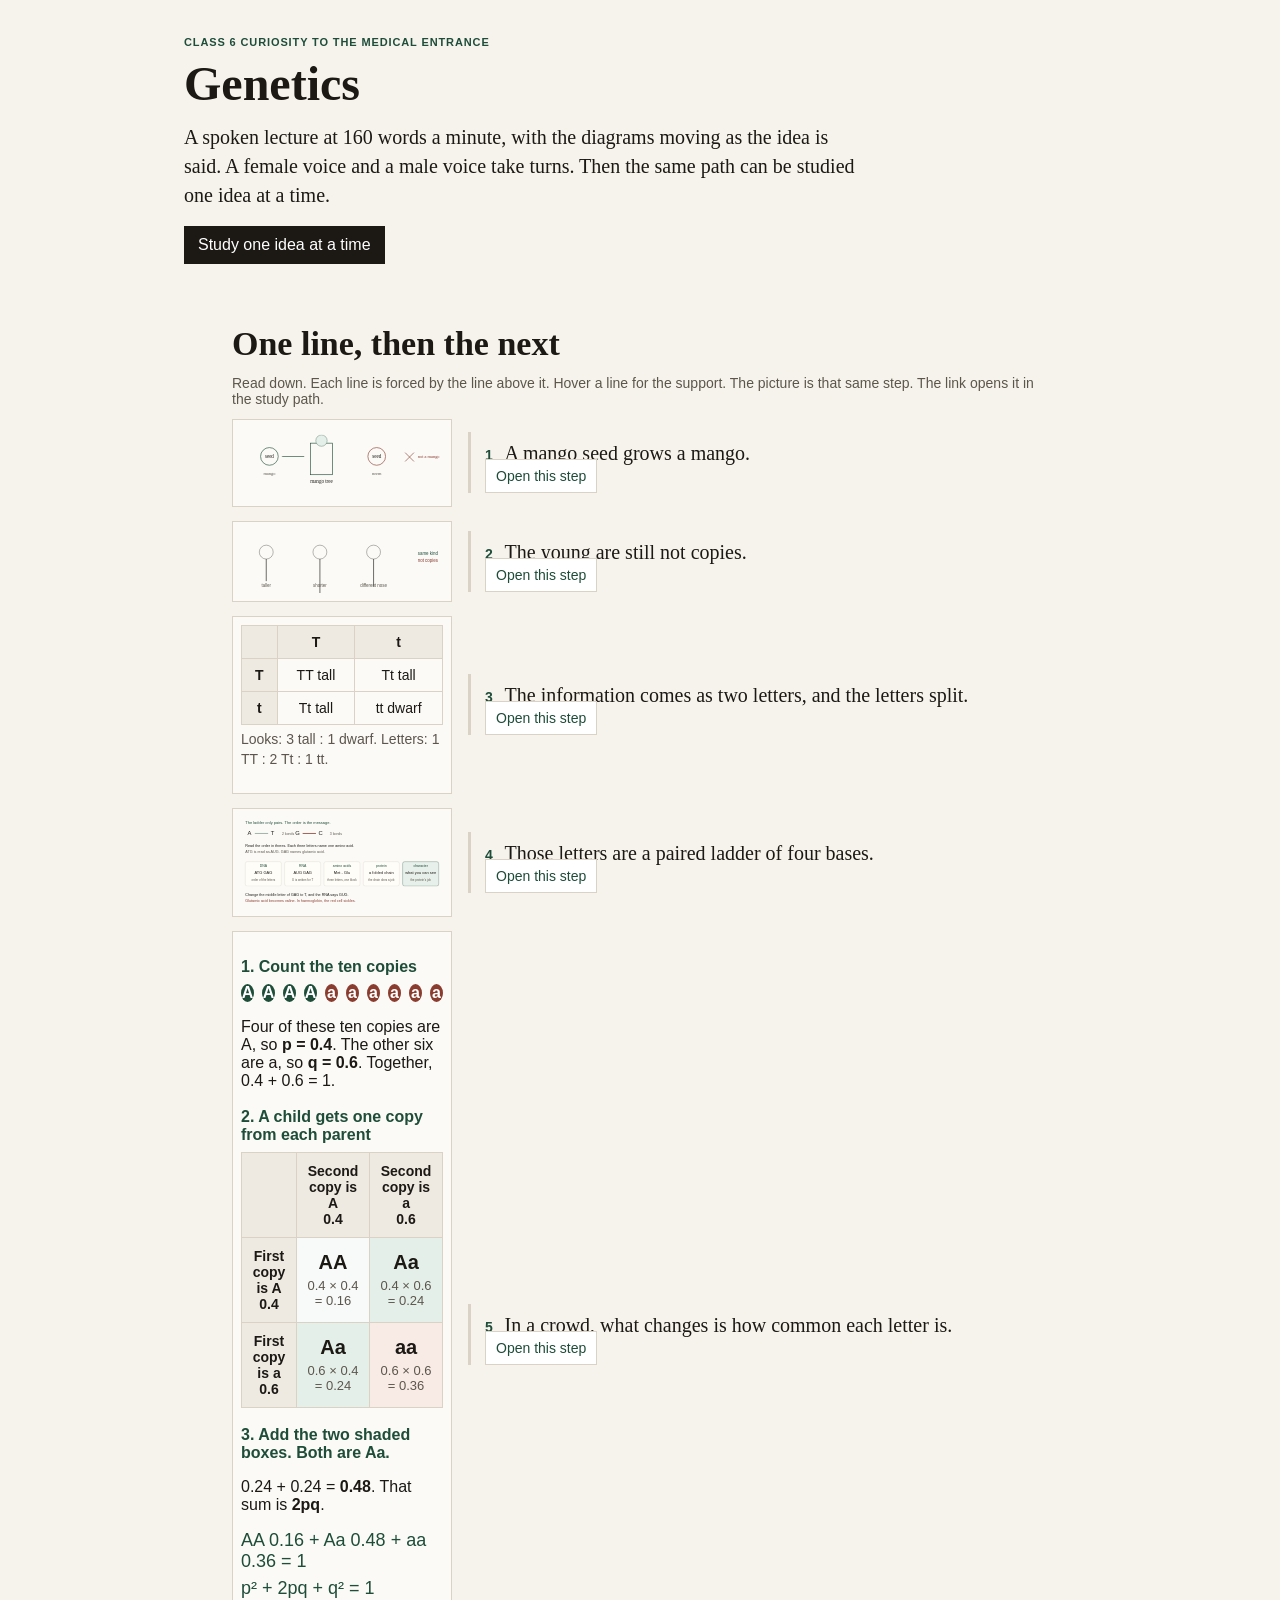
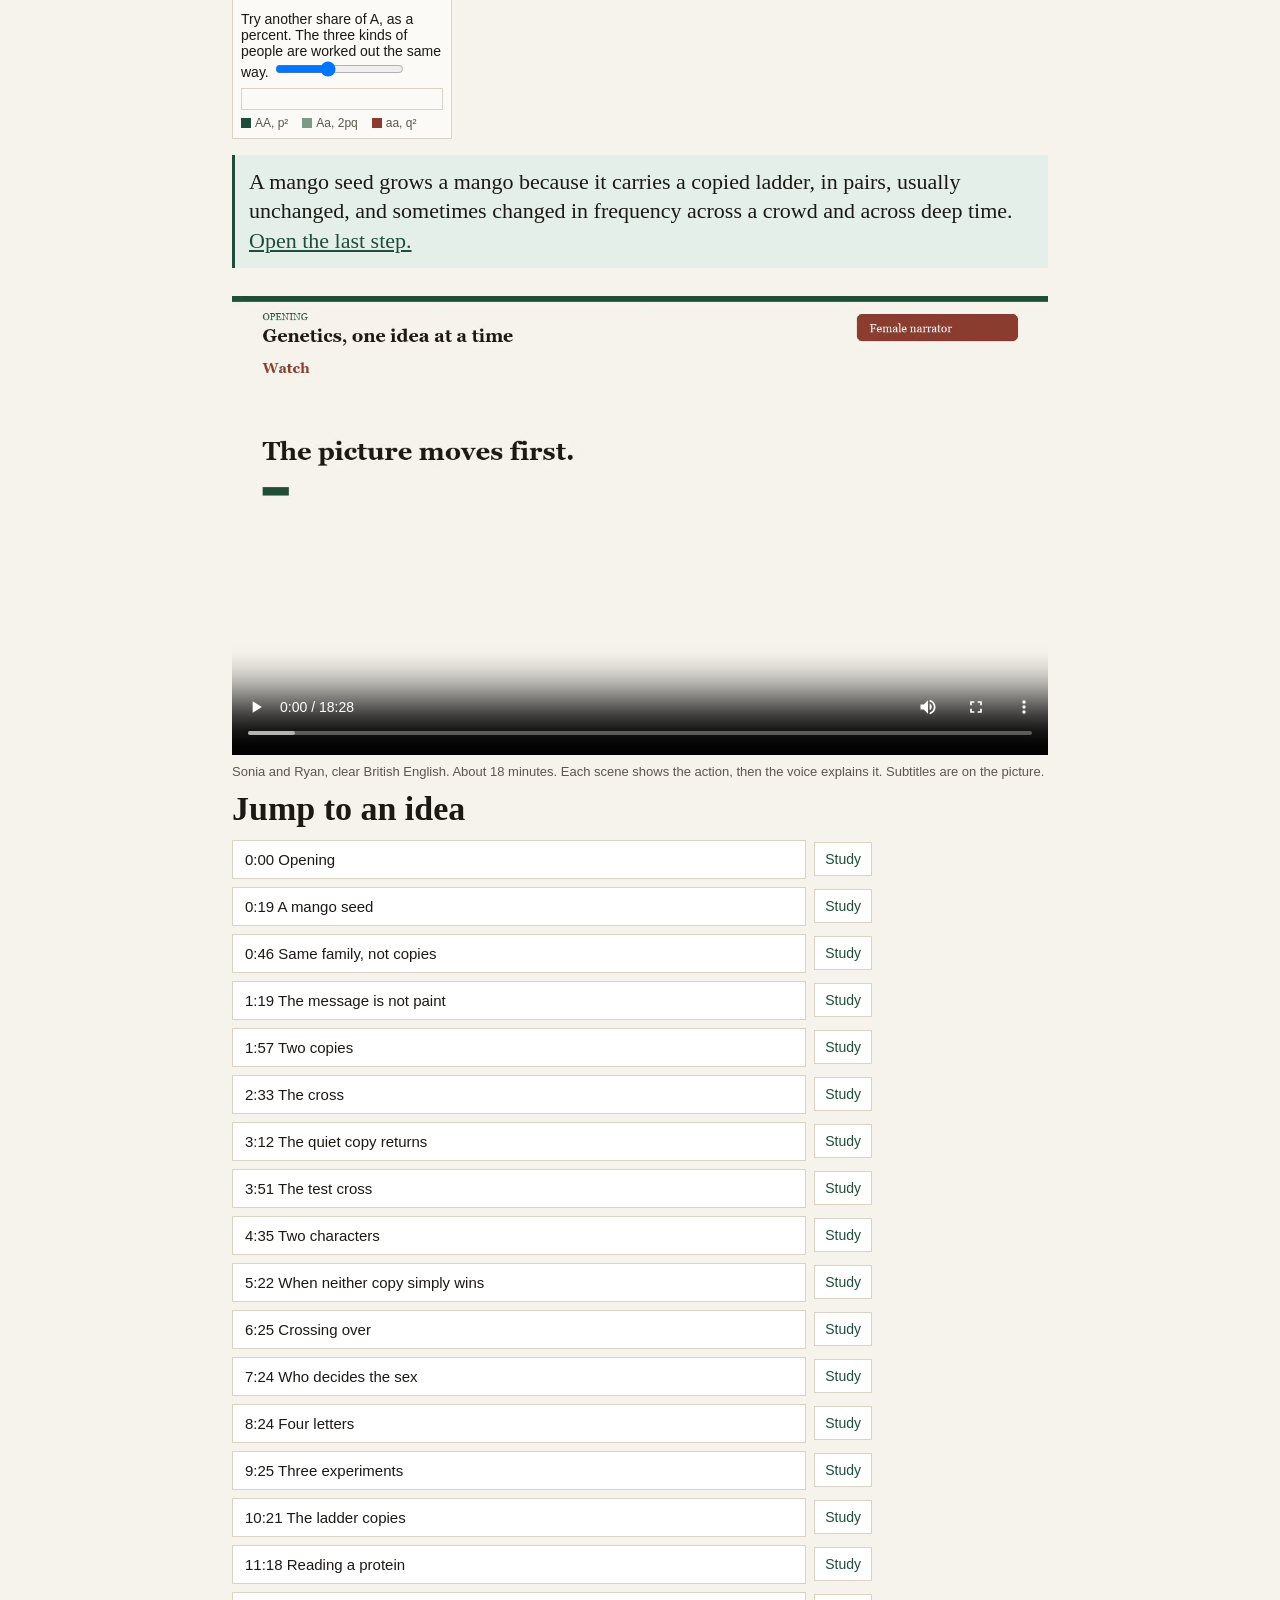
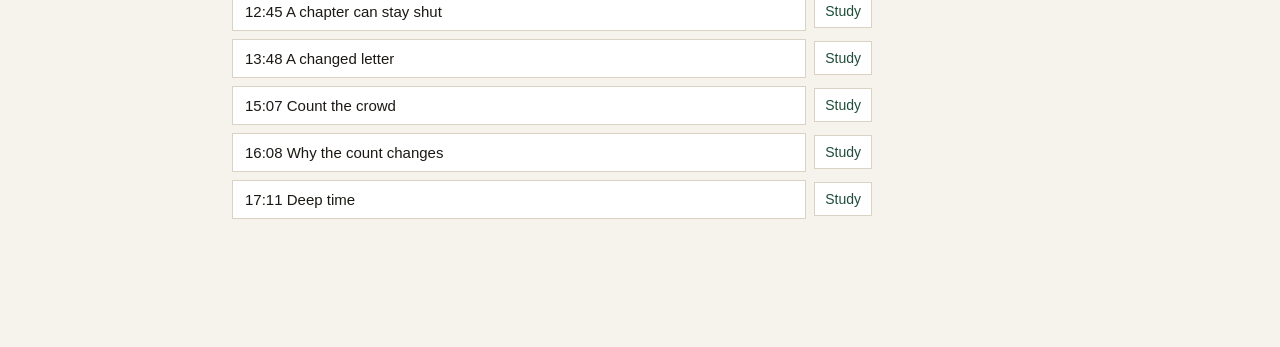
==== commit 8370c120: "Give each lesson its own short video. A lesson page showed the whole 18-minute timeline, which confu" ====
--- a/site/index.html
+++ b/site/index.html
@@ -4,7 +4,7 @@
   <meta charset="utf-8">
   <meta name="viewport" content="width=device-width, initial-scale=1">
   <title>Genetics lecture</title>
-  <link rel="stylesheet" href="styles.css?v=4">
+  <link rel="stylesheet" href="styles.css?v=5">
 </head>
 <body class="home">
   <header class="home-head">
@@ -22,8 +22,8 @@
     </section>
     <figure class="player">
       <video id="lecture" controls playsinline preload="metadata">
-        <source src="../lecture/genetics-lecture.mp4?v=4" type='video/mp4; codecs="avc1.64001f, mp4a.40.2"'>
-        <source src="../lecture/genetics-lecture.webm?v=4" type='video/webm; codecs="vp9, opus"'>
+        <source src="../lecture/genetics-lecture.mp4?v=5" type='video/mp4; codecs="avc1.64001f, mp4a.40.2"'>
+        <source src="../lecture/genetics-lecture.webm?v=5" type='video/webm; codecs="vp9, opus"'>
         Your browser cannot play this video. The file is lecture/genetics-lecture.mp4.
       </video>
       <figcaption>Sonia and Ryan, clear British English. About 18 minutes. Each scene shows the action, then the voice explains it. Subtitles are on the picture.</figcaption>
@@ -31,8 +31,8 @@
     <h2>Jump to an idea</h2>
     <div class="chapters" id="chapters"></div>
   </main>
-  <script src="diagrams.js?v=4"></script>
-  <script src="chapter-times.js?v=4"></script>
+  <script src="diagrams.js?v=5"></script>
+  <script src="chapter-times.js?v=5"></script>
   <script>
     const path = [
       ["kind", "A mango seed grows a mango.", "It does not grow a neem tree. The young are the same kind as the parents. That passing of kind is heredity.", "same-kind"],
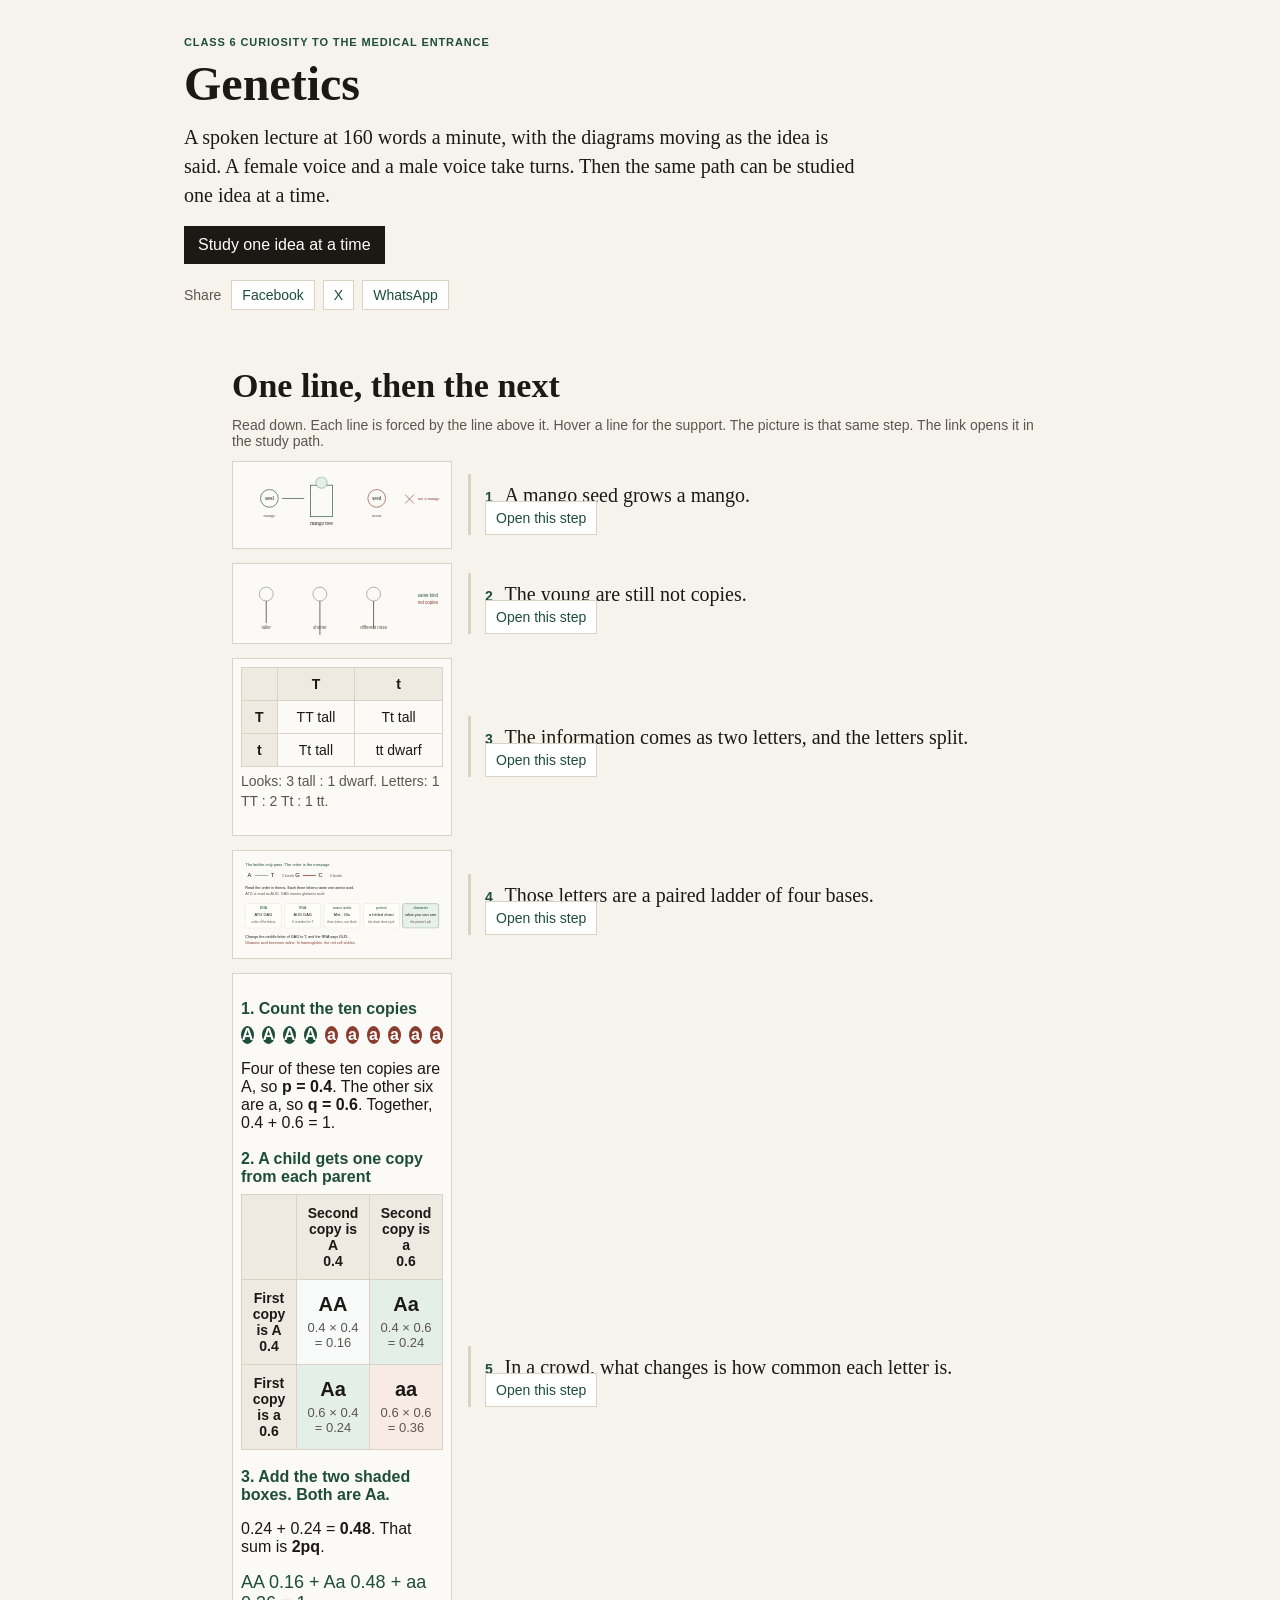
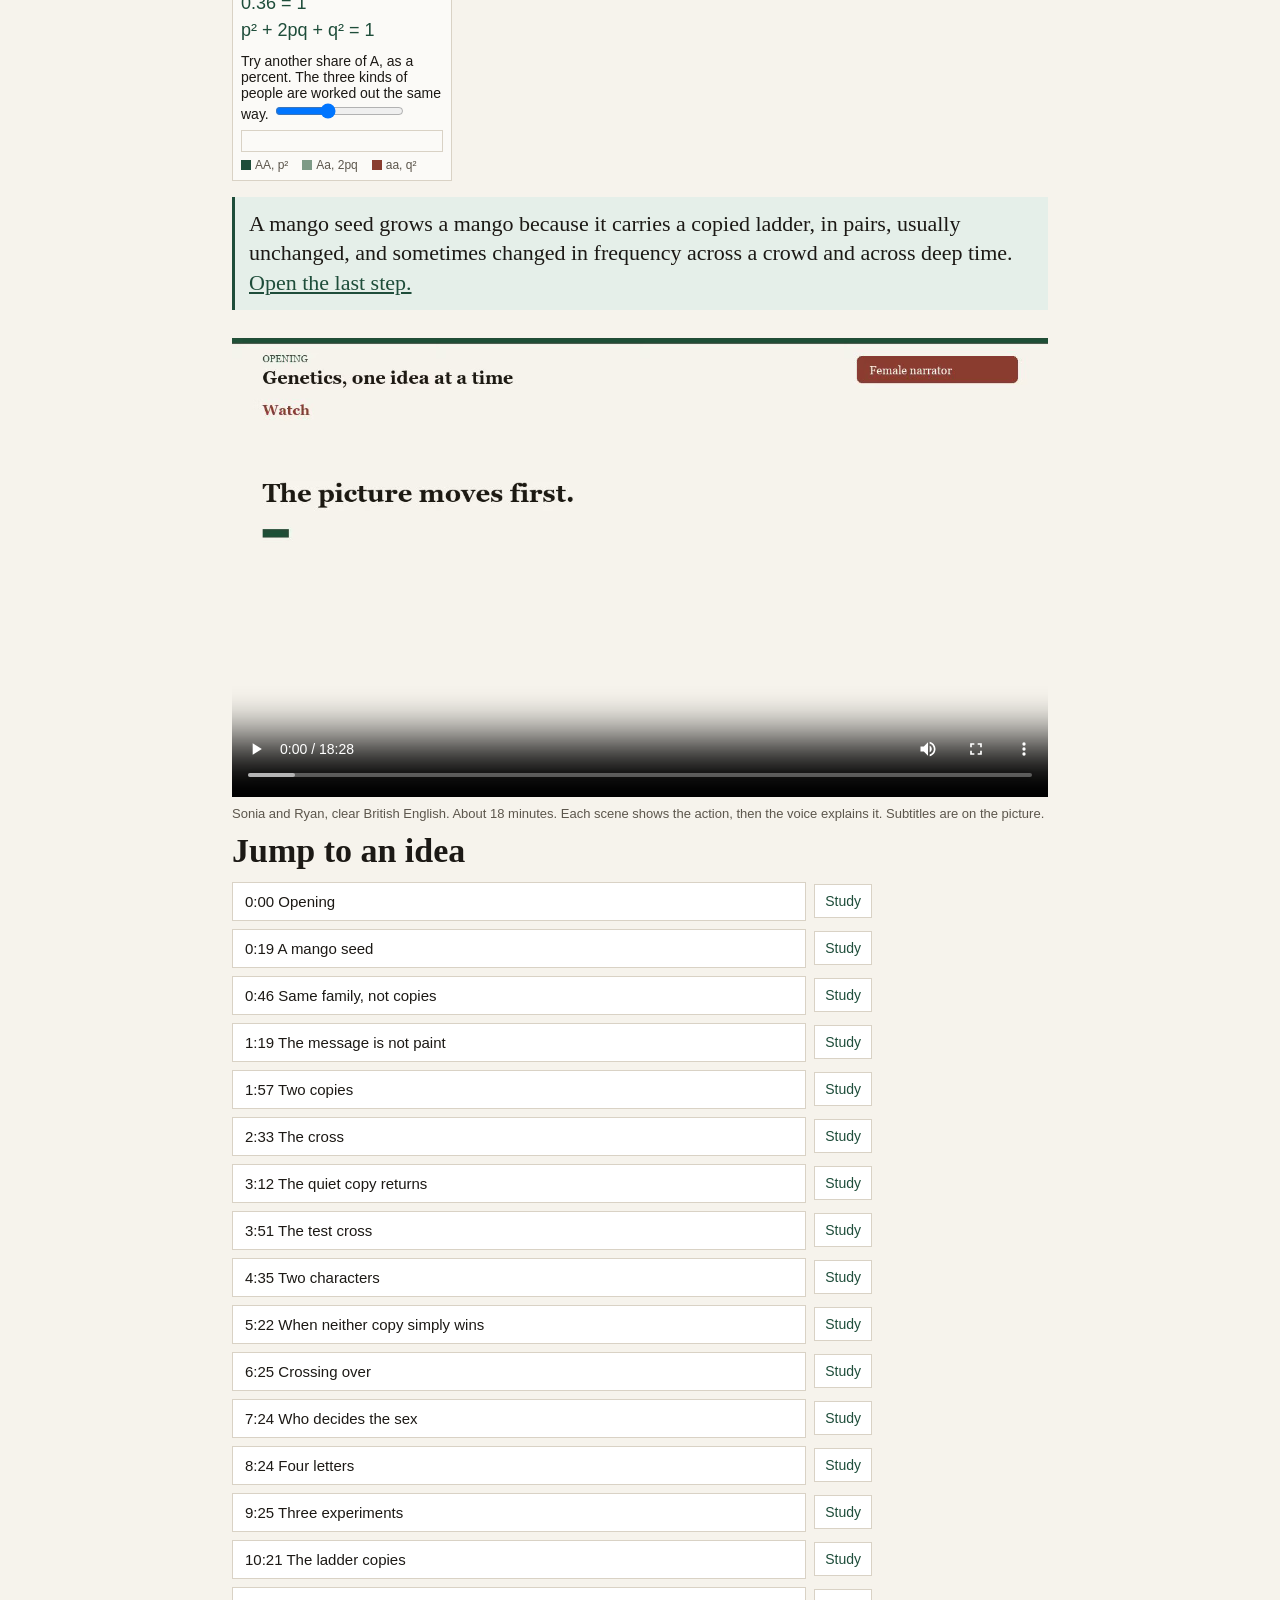
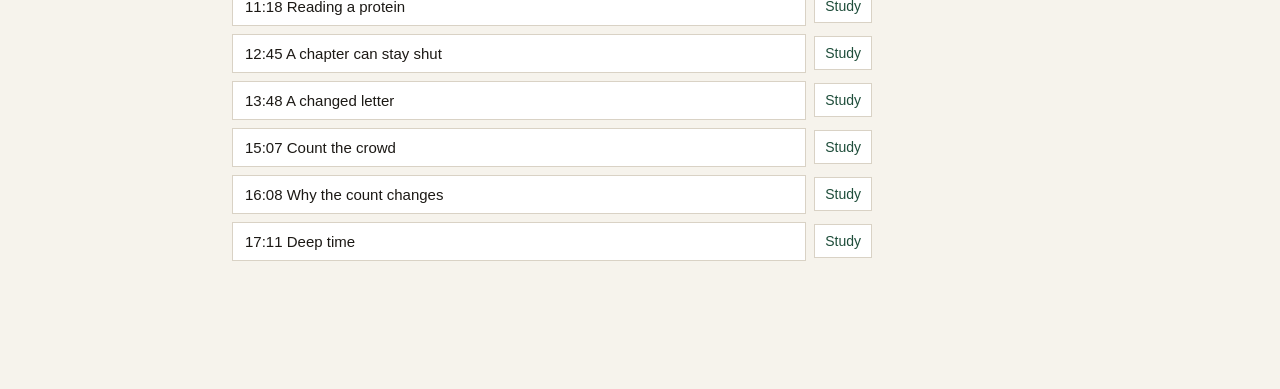
==== commit 82eb3579: "Add Facebook, X, and WhatsApp share buttons. The home page shares the lecture, and each lesson share" ====
--- a/site/index.html
+++ b/site/index.html
@@ -4,7 +4,13 @@
   <meta charset="utf-8">
   <meta name="viewport" content="width=device-width, initial-scale=1">
   <title>Genetics lecture</title>
-  <link rel="stylesheet" href="styles.css?v=5">
+  <meta name="description" content="A spoken Class 12 genetics lecture with moving diagrams, then every idea one step at a time.">
+  <meta property="og:type" content="website">
+  <meta property="og:title" content="Genetics lecture">
+  <meta property="og:description" content="A spoken Class 12 genetics lecture with moving diagrams, then every idea one step at a time.">
+  <meta property="og:url" content="https://mjaffry01.github.io/xiiGenentics-a-to-z/site/index.html">
+  <meta name="twitter:card" content="summary">
+  <link rel="stylesheet" href="styles.css?v=6">
 </head>
 <body class="home">
   <header class="home-head">
@@ -12,6 +18,7 @@
     <h1>Genetics</h1>
     <p class="lede">A spoken lecture at 160 words a minute, with the diagrams moving as the idea is said. A female voice and a male voice take turns. Then the same path can be studied one idea at a time.</p>
     <p><a class="study-link" href="learn.html">Study one idea at a time</a></p>
+    <div id="share-home"></div>
   </header>
   <main>
     <section class="home-onion" id="path">
@@ -22,8 +29,8 @@
     </section>
     <figure class="player">
       <video id="lecture" controls playsinline preload="metadata">
-        <source src="../lecture/genetics-lecture.mp4?v=5" type='video/mp4; codecs="avc1.64001f, mp4a.40.2"'>
-        <source src="../lecture/genetics-lecture.webm?v=5" type='video/webm; codecs="vp9, opus"'>
+        <source src="../lecture/genetics-lecture.mp4?v=6" type='video/mp4; codecs="avc1.64001f, mp4a.40.2"'>
+        <source src="../lecture/genetics-lecture.webm?v=6" type='video/webm; codecs="vp9, opus"'>
         Your browser cannot play this video. The file is lecture/genetics-lecture.mp4.
       </video>
       <figcaption>Sonia and Ryan, clear British English. About 18 minutes. Each scene shows the action, then the voice explains it. Subtitles are on the picture.</figcaption>
@@ -31,9 +38,11 @@
     <h2>Jump to an idea</h2>
     <div class="chapters" id="chapters"></div>
   </main>
-  <script src="diagrams.js?v=5"></script>
-  <script src="chapter-times.js?v=5"></script>
+  <script src="diagrams.js?v=6"></script>
+  <script src="chapter-times.js?v=6"></script>
+  <script src="share.js?v=6"></script>
   <script>
+    document.getElementById("share-home").replaceWith(shareBar("index.html", "Genetics for Class 12, a spoken lecture with moving diagrams."));
     const path = [
       ["kind", "A mango seed grows a mango.", "It does not grow a neem tree. The young are the same kind as the parents. That passing of kind is heredity.", "same-kind"],
       ["siblings", "The young are still not copies.", "Same kind, different details. A difference that can be passed on is variation.", "not-copies"],
--- a/site/styles.css
+++ b/site/styles.css
@@ -587,6 +587,24 @@
   font-size: 14px;
 }
 .jumps a:hover, .home-jump:hover { border-color: var(--accent); }
+.share {
+  display: flex;
+  flex-wrap: wrap;
+  align-items: center;
+  gap: 8px;
+  margin: 12px 0;
+  font-size: 14px;
+}
+.share span { color: var(--muted); margin-right: 2px; }
+.share a {
+  color: var(--accent);
+  text-decoration: none;
+  border: 1px solid var(--line);
+  background: #fff;
+  padding: 6px 10px;
+}
+.share a:hover { border-color: var(--accent); }
+.share a:focus-visible { outline: 2px solid var(--accent); outline-offset: 2px; }
 .home-onion { margin: 8px 0 28px; }
 .home-ring {
   display: grid;
